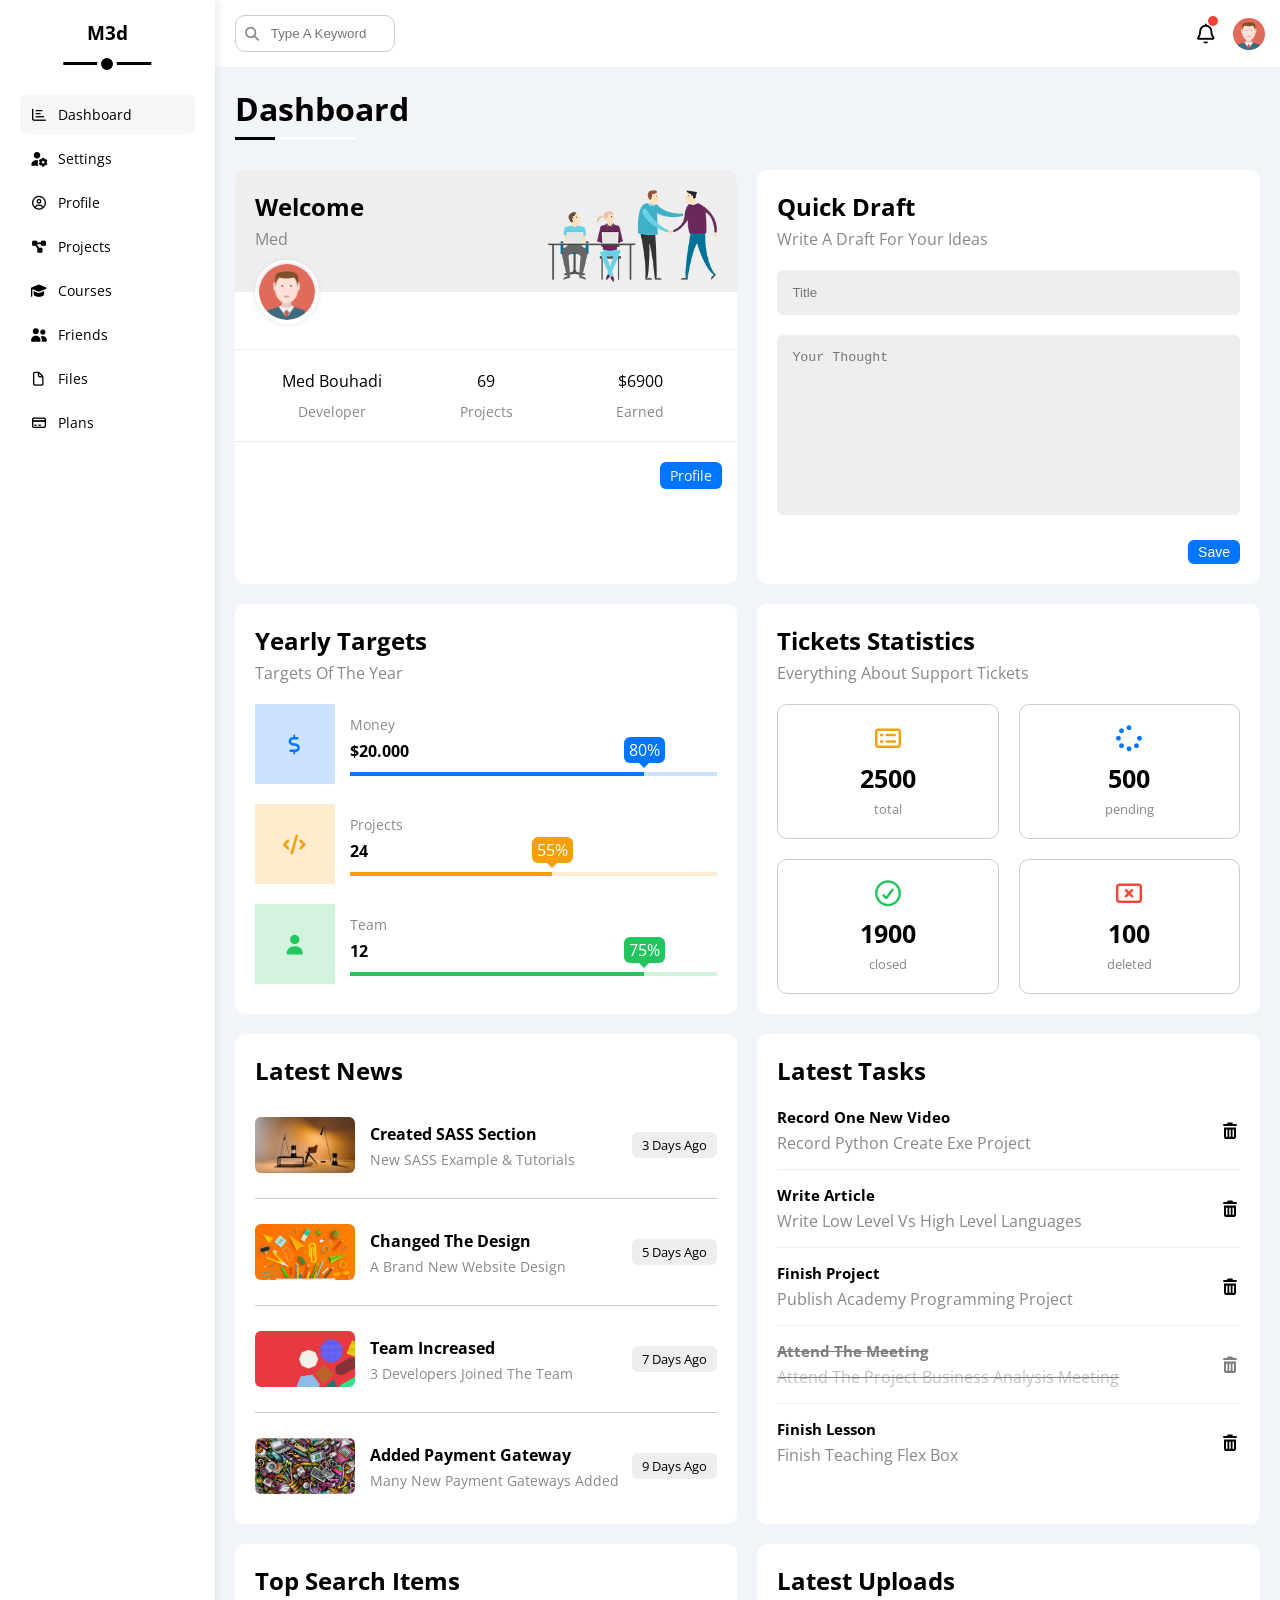
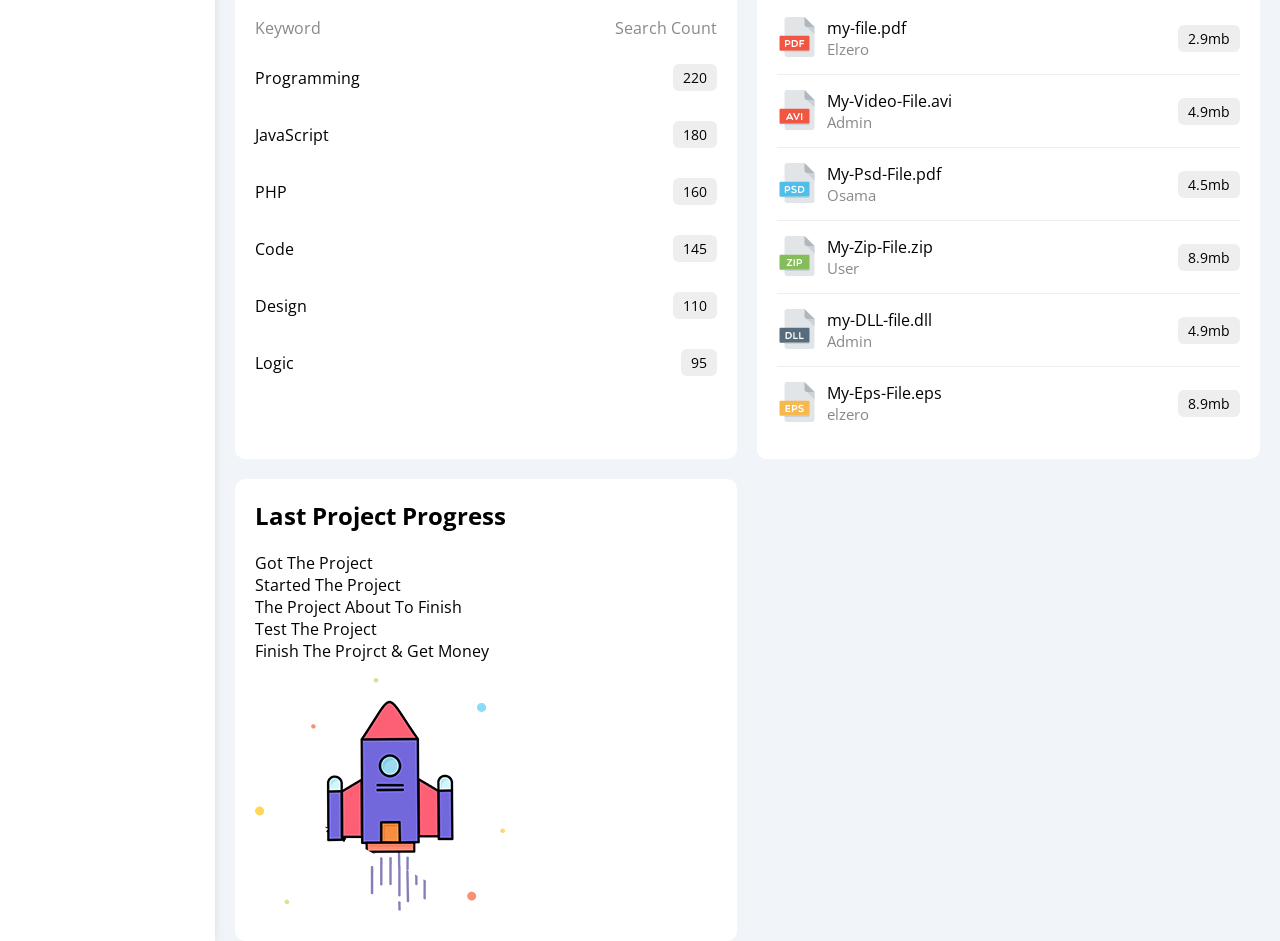
==== index.html @ 0972609a "add the project progress section" ====
<!DOCTYPE html>
<html lang="en">

<head>
    <meta charset="UTF-8">
    <meta name="viewport" content="width=device-width, initial-scale=1.0">
    <title>Dashboard | Template</title>
    <!-- <link rel="stylesheet" href="css/normalize.css"> -->
    <link rel="stylesheet" href="css/framework.css">
    <link rel="stylesheet" href="css/main.css">
    <link rel="stylesheet" href="css/all.min.css">
    <link rel="preconnect" href="https://fonts.googleapis.com">
    <link rel="preconnect" href="https://fonts.gstatic.com" crossorigin>
    <link href="https://fonts.googleapis.com/css2?family=Open+Sans:wght@300;500&display=swap" rel="stylesheet">
</head>

<body>
    <div class="page d-flex">
        <div class="sidebar bg-white p-20 relative">
            <h3 class="cap relative txt-c mt-0">m3d</h3>
            <ul>
                <li>
                    <a href="index.html" class="active d-flex align-c fs-14 c-black rad-6 p-10 mb-5">
                        <i class="fa-regular fa-chart-bar fa-fw"></i>
                        <span class="fs-14  cap hide-mo">dashboard</span>
                    </a>
                </li>
                <li>
                    <a href="settings.html" class="d-flex align-c fs-14 c-black rad-6 p-10 mb-5">
                        <i class="fa-solid fa-user-gear fa-fw"></i>
                        <span class="fs-14  cap hide-mo">settings</span>
                    </a>
                </li>
                <li>
                    <a href="profile.html" class="d-flex align-c fs-14 c-black rad-6 p-10 mb-5">
                        <i class="fa-regular fa-circle-user fa-fw"></i>
                        <span class="fs-14  cap hide-mo">profile</span>
                    </a>
                </li>
                <li>
                    <a href="projects.html" class="d-flex align-c fs-14 c-black rad-6 p-10 mb-5">
                        <i class="fa-solid fa-diagram-project fa-fw"></i>
                        <span class="fs-14  cap hide-mo">projects</span>
                    </a>
                </li>
                <li>
                    <a href="courses.html" class="d-flex align-c fs-14 c-black rad-6 p-10 mb-5">
                        <i class="fa-solid fa-graduation-cap fa-fw"></i>
                        <span class="fs-14  cap hide-mo">courses</span>
                    </a>
                </li>
                <li>
                    <a href="friends.html" class="d-flex align-c fs-14 c-black rad-6 p-10 mb-5">
                        <i class="fa-solid fa-user-group fa-fw"></i>
                        <span class="fs-14  cap hide-mo">friends</span>
                    </a>
                </li>
                <li>
                    <a href="files.html" class="d-flex align-c fs-14 c-black rad-6 p-10 mb-5">
                        <i class="fa-regular fa-file fa-fw"></i>
                        <span class="fs-14  cap hide-mo">files</span>
                    </a>
                </li>
                <li>
                    <a href="plans.html" class="d-flex align-c fs-14 c-black rad-6 p-10 mb-5">
                        <i class="fa-regular fa-credit-card fa-fw"></i>
                        <span class="fs-14  cap hide-mo">plans</span>
                    </a>
                </li>
            </ul>
        </div>
        <div class="content w-full hidden">
            <div class="head bg-white p-15 between-flex ">
                <div class="search relative">
                    <input class="p-10 rad-10 b-ccc ml-5" type="search" placeholder="Type A Keyword">
                </div>
                <div class="icons d-flex align-c">
                    <span class="notif relative">
                        <i class="fa-regular fa-bell fa-lg"></i>
                    </span>
                    <img class="icon-32 ml-15" src="images/avatar.png" alt="profile picture">
                </div>
            </div>
            <h1 class="relative cap">dashboard</h1>
            <div class="wrapper d-grid gap-20 mr-20 ml-20">
                <div class="welcome bg-white rad-10 txt-c-mobile block-mobile">
                    <div class="intro p-20 d-flex space-bet bg-eee">
                        <div>
                            <h2 class="cap m-0">welcome</h2>
                            <p class="c-grey cap mt-5">med</p>
                        </div>
                        <img src="images/welcome.png" alt="welcome image" class="hide-mo">
                    </div>
                    <img src="images/avatar.png" alt="profile picture" class="avatar">
                    <div class="body txt-c d-flex p-20 mt-20 mb-20 block-mobile">
                        <div class="cap">med bouhadi <span class="cap c-grey d-block fs-14 mt-10">developer</span></div>
                        <div class="cap">69<span class="cap c-grey d-block fs-14 mt-10">projects</span></div>
                        <div class="cap">$6900<span class="cap c-grey d-block fs-14 mt-10">earned</span></div>
                    </div>
                    <a href="profile.html" class="visit cap d-block fs-14 bg-blue c-white w-fit btn-shape">profile</a>
                </div>
                <div class="draft bg-white rad-10 p-20">
                    <div class="intro">
                        <h2 class="cap mb-5 mt-0">quick draft</h2>
                        <p class="cap c-grey mt-0 mb-20">write a draft for your ideas</p>
                    </div>
                    <div class="inputs">
                        <input class=" cap bg-eee rad-6 p-15 mb-20 mt-0 w-full br-0" type="text" name="title" id="title"
                            placeholder="title">
                        <textarea class="cap bg-eee rad-6 p-15 mt-0 mb-20 br-0 w-full" name="idea" id="idea"
                            placeholder="your thought"></textarea>
                    </div>
                    <input class="save cap d-block fs-14 bg-blue c-white br-0 btn-shape" type="submit" value="save">
                </div>
                <div class="targets bg-white rad-10 p-20">
                    <h2 class="cap mb-5 mt-0">yearly targets</h2>
                    <p class="cap c-grey mt-0 mb-20">targets of the year</p>
                    <div class="target-row blue d-flex center-flex mb-20">
                        <div class="icon center-flex">
                            <i class="fa-solid fa-dollar-sign fa-lg c-blue"></i>
                        </div>
                        <div class="details flex-1">
                            <span class="cap c-grey fs-14">money</span>
                            <span class="d-block mt-5 mb-10 bold">$20.000</span>
                            <div class="progress relative">
                                <span class="bg-blue" style="width: 80%;"></span>
                            </div>
                        </div>
                    </div>
                    <div class="target-row orange d-flex center-flex mb-20">
                        <div class="icon center-flex">
                            <i class="fa-solid fa-code fa-lg c-orange"></i>
                        </div>
                        <div class="details flex-1">
                            <span class="cap c-grey fs-14">projects</span>
                            <span class="d-block mt-5 mb-10 bold">24</span>
                            <div class="progress relative">
                                <span class="bg-orange" style="width: 55%;"></span>
                            </div>
                        </div>
                    </div>
                    <div class="target-row green d-flex center-flex">
                        <div class="icon center-flex">
                            <i class="fa-solid fa-user fa-lg c-green"></i>
                        </div>
                        <div class="details flex-1">
                            <span class="cap c-grey fs-14">team</span>
                            <span class="d-block mt-5 mb-10 bold">12</span>
                            <div class="progress relative">
                                <span class="bg-green" style="width: 80%;"></span>
                            </div>
                        </div>
                    </div>
                </div>
                <div class="tickets bg-white rad-10 p-20">
                    <h2 class="cap mb-5 mt-0">tickets statistics</h2>
                    <p class="cap c-grey mt-0 mb-20">everything about support tickets</p>
                    <div class="container d-flex f-wr gap-20 txt-c">
                        <div class="box b-ccc p-20 rad-10 fs-13 c-grey">
                            <i class="fa-regular fa-rectangle-list fa-2x c-orange mb-10"></i>
                            <span class="d-block bold c-black mb-5 fs-25">2500</span>
                            total
                        </div>
                        <div class="box b-ccc p-20 rad-10 fs-13 c-grey">
                            <i class="fa-solid fa-spinner fa-2x c-blue mb-10"></i>
                            <span class="d-block bold c-black mb-5 fs-25">500</span>
                            pending
                        </div>
                        <div class="box b-ccc p-20 rad-10 fs-13 c-grey">
                            <i class="fa-regular fa-circle-check fa-2x c-green mb-10"></i>
                            <span class="d-block bold c-black mb-5 fs-25">1900</span>
                            closed
                        </div>
                        <div class="box b-ccc p-20 rad-10 fs-13 c-grey">
                            <i class="fa-regular fa-rectangle-xmark fa-2x c-red mb-10"></i>
                            <span class="d-block bold c-black mb-5 fs-25">100</span>
                            deleted
                        </div>
                    </div>
                </div>
                <div class="news bg-white rad-10 p-20 txt-c-mobile">
                    <h2 class="cap mt-0 mb-20">latest news</h2>
                    <div class="box cap d-flex align-c txt-c-mobile">
                        <img class="mr-15 rad-6" src="images/news-01.png" alt="news">
                        <div class="info">
                            <h3 class="mb-5 fs-16">created SASS section</h3>
                            <p class="c-grey mt-0 fs-14">new SASS example & tutorials</p>
                        </div>
                        <div class="label btn-shape w-fit bg-eee fs-13">3 days ago</div>
                    </div>
                    <div class="box cap d-flex align-c">
                        <img class="mr-15 rad-6" src="images/news-02.png" alt="news">
                        <div class="info">
                            <h3 class="mb-5 fs-16">changed the design</h3>
                            <p class="c-grey mt-0 fs-14">a brand new website design</p>
                        </div>
                        <div class="label btn-shape w-fit bg-eee fs-13">5 days ago</div>
                    </div>
                    <div class="box cap d-flex align-c">
                        <img class="mr-15 rad-6" src="images/news-03.png" alt="news">
                        <div class="info">
                            <h3 class="mb-5 fs-16">team increased</h3>
                            <p class="c-grey mt-0 fs-14">3 developers joined the team</p>
                        </div>
                        <div class="label btn-shape w-fit bg-eee fs-13">7 days ago</div>
                    </div>
                    <div class="box cap d-flex align-c">
                        <img class="mr-15 rad-6" src="images/news-04.png" alt="news">
                        <div class="info">
                            <h3 class="mb-5 fs-16">added payment gateway</h3>
                            <p class="c-grey mt-0 fs-14">many new payment gateways added</p>
                        </div>
                        <div class="label btn-shape w-fit bg-eee fs-13">9 days ago</div>
                    </div>
                </div>
                <div class="tasks bg-white rad-10 p-20 cap">
                    <h2 class="mt-0 mb-20">latest tasks</h2>
                    <div class="task-row mt-0 between-flex ">
                        <div class="box">
                            <h3 class="fs-15 mt-0 mb-5">record one new video</h3>
                            <p class="c-grey mt-0 mb-0">record python create exe project</p>
                        </div>
                        <i class="fa-solid fa-trash-can"></i>
                    </div>
                    <div class="task-row mt-0 between-flex">
                        <div class="box">
                            <h3 class="fs-15 mt-0 mb-5">write article</h3>
                            <p class="c-grey mt-0 mb-0">write low level vs high level languages</p>
                        </div>
                        <i class="fa-solid fa-trash-can"></i>
                    </div>
                    <div class="task-row mt-0 between-flex">
                        <div class="box">
                            <h3 class="fs-15 mt-0 mb-5">finish project</h3>
                            <p class="c-grey mt-0 mb-0">publish academy programming project</p>
                        </div>
                        <i class="fa-solid fa-trash-can"></i>
                    </div>
                    <div class="task-row mt-0 between-flex">
                        <div class="box">
                            <h3 class="fs-15 mt-0 mb-5">attend the meeting</h3>
                            <p class="c-grey mt-0 mb-0">attend the project business analysis meeting</p>
                        </div>
                        <i class="fa-solid fa-trash-can"></i>
                    </div>
                    <div class="task-row mt-0 between-flex">
                        <div class="box">
                            <h3 class="fs-15 mt-0 mb-5">finish lesson</h3>
                            <p class="c-grey mt-0 mb-0">finish teaching flex box</p>
                        </div>
                        <i class="fa-solid fa-trash-can"></i>
                    </div>
                </div>
                <div class="search-items cap bg-white rad-10 p-20">
                    <h2 class="mt-0 mb-20">top search items</h2>
                    <div class="titles between-flex mt-0 mb-10">
                        <div class="c-grey mt-0">keyword</div>
                        <div class="c-grey mt-0">search count</div>
                    </div>
                    <div class="box between-flex pt-15 pb-15">
                        <span>programming</span>
                        <span class="btn-shape bg-eee w-fit fs-14">220</span>
                    </div>
                    <div class="box between-flex pt-15 pb-15">
                        <span>javaScript</span>
                        <span class="btn-shape bg-eee w-fit fs-14">180</span>
                    </div>
                    <div class="box between-flex pt-15 pb-15">
                        <span>PHP</span>
                        <span class="btn-shape bg-eee w-fit fs-14">160</span>
                    </div>
                    <div class="box between-flex pt-15 pb-15">
                        <span>code</span>
                        <span class="btn-shape bg-eee w-fit fs-14">145</span>
                    </div>
                    <div class="box between-flex pt-15 pb-15">
                        <span>design</span>
                        <span class="btn-shape bg-eee w-fit fs-14">110</span>
                    </div>
                    <div class="box between-flex pt-15 pb-15">
                        <span>logic</span>
                        <span class="btn-shape bg-eee w-fit fs-14">95</span>
                    </div>
                </div>
                <div class="uploads bg-white rad-10 p-20">
                    <h2 class="cap mt-0 mb-5">latest uploads</h2>
                    <div class="upload-row between-flex pt-15 pb-15">
                        <div class="box d-flex">
                            <img class="mr-10" src="images/pdf.svg" alt="pdf">
                            <div class="info align-c">
                                <div>my-file.pdf</div>
                                <span class="d-block fs-15 c-grey cap">elzero</span>
                            </div>
                        </div>
                        <div class="btn-shape bg-eee w-fit fs-14">2.9mb</div>
                    </div>
                    <div class="upload-row between-flex pt-15 pb-15">
                        <div class="box d-flex">
                            <img class="mr-10" src="images/avi.svg" alt="avi">
                            <div class="info align-c">
                                <div>My-Video-File.avi</div>
                                <span class="d-block fs-15 c-grey cap">admin</span>
                            </div>
                        </div>
                        <div class="btn-shape bg-eee w-fit fs-14">4.9mb</div>
                    </div>
                    <div class="upload-row between-flex pt-15 pb-15">
                        <div class="box d-flex">
                            <img class="mr-10" src="images/psd.svg" alt="psd">
                            <div class="info align-c">
                                <div>My-Psd-File.pdf</div>
                                <span class="d-block fs-15 c-grey cap">osama</span>
                            </div>
                        </div>
                        <div class="btn-shape bg-eee w-fit fs-14">4.5mb</div>
                    </div>
                    <div class="upload-row between-flex pt-15 pb-15">
                        <div class="box d-flex">
                            <img class="mr-10" src="images/zip.svg" alt="zip">
                            <div class="info align-c">
                                <div>My-Zip-File.zip</div>
                                <span class="d-block fs-15 c-grey cap">user</span>
                            </div>
                        </div>
                        <div class="btn-shape bg-eee w-fit fs-14">8.9mb</div>
                    </div>
                    <div class="upload-row between-flex pt-15 pb-15">
                        <div class="box d-flex">
                            <img class="mr-10" src="images/dll.svg" alt="dll">
                            <div class="info align-c">
                                <div>my-DLL-file.dll</div>
                                <span class="d-block fs-15 c-grey cap">admin</span>
                            </div>
                        </div>
                        <div class="btn-shape bg-eee w-fit fs-14">4.9mb</div>
                    </div>
                    <div class="upload-row between-flex pt-15 pb-15">
                        <div class="box d-flex">
                            <img class="mr-10" src="images/eps.svg" alt="eps">
                            <div class="info align-c">
                                <div>My-Eps-File.eps</div>
                                <span class="d-block fs-15 c-grey">elzero</span>
                            </div>
                        </div>
                        <div class="btn-shape bg-eee w-fit fs-14">8.9mb</div>
                    </div>
                </div>
                <div class="project-prog bg-white rad-10 p-20 cap relative">
                    <h2 class="mt-0 mb-20">last project progress</h2>
                    <ul class="relative mt-0">
                        <li>got the project</li>
                        <li>started the project</li>
                        <li>the project about to finish</li>
                        <li>test the project</li>
                        <li>finish the projrct & get money</li>
                    </ul>
                    <img class="hide-mo" src="images/project.png" alt="project">
                </div>
            </div>
        </div>
    </div>
</body>

</html>
---- css/framework.css ----
/* variables */

:root {
    --blue-color: #0075ff;
    --blue-alt-color: #0d69d5;
    --orange-color: #f59e0b;
    --green-color: #22c55e;
    --red-color: #f44336;
    --grey-color: #888;
}

/* box styling */

.d-flex {
    display: flex;
}

.align-c {
    align-items: center;
}

.space-bet {
    justify-content: space-between;
}

.d-grid {
    display: grid;
}

.d-block {
    display: block;
}

.gap-20 {
    gap: 20px;
}

.flex-1 {
    flex: 1;
}

.f-wr {
    flex-wrap: wrap;
}

/* widths */

.w-full {
    width: 100%;
}

.icon-32 {
    width: 32px;
    height: 32px;
}

.w-fit {
    width: fit-content;
}

/* colors */

.c-black {
    color: black;
}

.c-white {
    color: white;
}

.c-grey {
    color: var(--grey-color);
}

.c-blue {
    color: var(--blue-color);
}

.c-orange {
    color: var(--orange-color);
}

.c-green {
    color: var(--green-color);
}

.c-red {
    color: var(--red-color);
}

.bg-white {
    background-color: white;
}

.bg-eee {
    background-color: #eee;
}

.bg-blue {
    background-color: var(--blue-color);
}

.bg-orange {
    background-color: var(--orange-color);
}

.bg-green {
    background-color: var(--green-color);
}


/* padding & margin */

.p-0 {
    padding: 0;
}

.p-10 {
    padding: 10px;
}

.p-15 {
    padding: 15px;
}

.p-20 {
    padding: 20px;
}

.pt-15 {
    padding-top: 15px;
}

.pb-15 {
    padding-bottom: 15px;
}

.m-0 {
    margin: 0;
}

.m-20 {
    margin: 20px;
}

.mt-0 {
    margin-top: 0;
}

.mt-5 {
    margin-top: 5px;
}

.mt-10 {
    margin-top: 10px;
}

.mt-15 {
    margin-top: 15px;
}

.mt-20 {
    margin-top: 20px;
}

.mr-10 {
    margin-right: 10px;
}

.mr-15 {
    margin-right: 15px;
}

.mr-20 {
    margin-right: 20px;
}

.ml-5 {
    margin-left: 5px;
}

.ml-15 {
    margin-left: 15px;
}

.ml-20 {
    margin-left: 20px;
}

.mb-0 {
    margin-bottom: 0;
}

.mb-5 {
    margin-bottom: 5px;
}

.mb-10 {
    margin-bottom: 10px;
}

.mb-15 {
    margin-bottom: 15px;
}

.mb-20 {
    margin-bottom: 20px;
}

/* position */

.relative {
    position: relative;
}

/* texts */

.txt-c {
    text-align: center;
}

.cap {
    text-transform: capitalize;
}

.fs-13 {
    font-size: 13px;
}

.fs-14 {
    font-size: 14px;
}

.fs-15 {
    font-size: 15px;
}

.fs-16 {
    font-size: 16px;
}

.fs-25 {
    font-size: 25px;
}

.bold  {
    font-weight: bold;
}

/* borders */

.br-0 {
    border: none;
}

.b-ccc {
    border: 1px solid #ccc;
}

.rad-6 {
    border-radius: 6px;
}

.rad-10 {
    border-radius: 10px;
}

/* overflow */

.hidden {
    overflow: hidden;
}

/* mobile */

@media (max-width: 767px) {
    .hide-mo {
        display: none;
    }
    .block-mobile {
        display: block;
    }
    .txt-c-mobile {
        text-align: center;
    }
}

/* components */

.between-flex {
    display: flex;
    align-items: center;
    justify-content: space-between;
}

.center-flex {
    display: flex;
    align-items: center;
    justify-content: center;
}

.btn-shape {
    padding: 4px 10px;
    border-radius: 6px;
}
---- css/main.css ----
:root {
    --blue-color: #0075ff;
    --blue-alt-color: #0d69d5;
    --orange-color: #f59e0b;
    --green-color: #22c55e;
    --red-color: #f44336;
    --grey-color: #888;
    --main-transition: var(--main-transition);
}

* {
    box-sizing: border-box;
}

body {
    font-family: "Open Sans", sans-serif;
    margin: 0;
}

*:focus {
    outline: none;
}

ul {
    list-style: none;
    padding: 0;
}

::-webkit-scrollbar {
    width: 15px;
}

::-webkit-scrollbar-track {
    background-color: white;
}

::-webkit-scrollbar-thumb {
    background-color: var(--blue-color);
}

::-webkit-scrollbar-thumb:hover {
    background-color: var(--blue-alt-color);
}

a {
    text-decoration: none;
}

.page {
    min-height: 100vh;
    background-color: #f1f5f9;
}

/* ========== Sidebar ========== */

.sidebar {
    width: 250px;
    box-shadow: 0 0 10px #ddd;
}

.sidebar > h3 {
    margin-bottom: 50px;
}

@media (min-width: 768px) {
    .sidebar > h3::before,
    .sidebar > h3::after {
    content: "";
    position: absolute;
    background-color: black;
    left: 50%;
    transform: translateX(-50%);
}

.sidebar > h3::before {
    width: 50%;
    height: 3px;
    bottom: -20px;
}

.sidebar > h3::after {
    width: 12px;
    height: 12px;
    border: 4px solid white;
    border-radius: 50%;
    bottom: -29px;
}
}

.sidebar ul li a {
    transition: var(--main-transition);
}

.sidebar ul li a.active,
.sidebar ul li a:hover {
    background-color: #f6f6f6;
}

.sidebar ul li a span {
    margin-left: 10px;
}

@media (max-width: 767px) {
    .sidebar {
        width: 58px;
        padding: 10px;
    }
    .sidebar > h3 {
        font-size: 13px;
        margin-bottom: 15px;
    }
}

/* ========== Content ========== */

.head .search::before {
    position: absolute;
    content: "\f002";
    font-family: var(--fa-style-family-classic);
    font-weight: 900;
    font-size: 14px;
    color: var(--grey-color);
    left: 15px;
    top: 50%;
    transform: translateY(-50%);
}

.head .search input[type="search"] {
    padding-left: 35px;
    width: 160px;
    transition: width var(--main-transition);
}

.head .search input[type="search"]:focus {
    width: 200px;
}

.head .search input[type="search"]:focus::placeholder {
    color: transparent;
}

.head .icons span::after {
    content: "";
    position: absolute;
    width: 10px;
    height: 10px;
    border-radius: 50%;
    background-color: var(--red-color);
    right: 0px;
    top: -7px;
}

.page h1 {
    margin: 20px 20px 40px;
}

.page h1::before,
.page h1::after {
    content: "";
    position: absolute;
    height: 3px;
    bottom: -10px;
    left: 0;
}

.page h1::before {
    background-color: black;
    width: 40px;
    z-index: 2;
}

.page h1::after {
    background-color: white;
    width: 120px;
}

.wrapper {
    grid-template-columns: repeat(auto-fill, minmax(450px, 1fr));
}

@media (max-width: 767px) {
    .wrapper {
    grid-template-columns: minmax(200px, 1fr);
    gap: 10px ;
    margin-right: 10px;
    margin-left: 10px;
}
}

/* ========== Welcome ========== */

.welcome {
    overflow: hidden;
}

.welcome .intro img {
    width: 170px;
    margin-bottom: -10px;
}

.welcome .avatar {
    width: 64px;
    height: 64px;
    border: 2px solid white;
    border-radius: 50%;
    padding: 2px;
    box-shadow: 0 0 5px #ddd;
    margin-left: 20px;
    margin-top: -32px;
}

.welcome .body {
    border-top: 1px solid #eee;
    border-bottom: 1px solid #eee;
}

.welcome .body > div {
    flex: 1;
}

.welcome .visit {
    margin: 0 15px 15px auto;
    transition: var(--main-transition);
}

.welcome .visit:hover {
    background-color: var(--blue-alt-color);
}

@media (max-width: 767px) {
    .welcome .intro {
        padding-bottom: 30px;
    }
    .welcome .avatar {
        margin-left: 0;
    }
    .welcome .body > div:not(:last-child) {
        margin-bottom: 20px;
    }
}

/* ========== Draft ========== */

.draft .inputs textarea {
    height: 180px;
    resize: none;
}

.draft .inputs input[type="text"]:focus,
.draft .inputs textarea:focus {
    caret-color: var(--blue-color);
    transition: var(--main-transition);
}

.draft .inputs input[type="text"]::placeholder,
.draft .inputs textarea::placeholder {
    transition: 0.6s;
}

.draft .inputs input[type="text"]:focus::placeholder,
.draft .inputs textarea:focus::placeholder {
    opacity: 0;
}

.draft input[type="submit"] {
    margin-left: auto;
    transition: var(--main-transition);
    cursor: pointer;
}

.draft input[type="submit"]:hover {
    background-color: var(--blue-alt-color);
}

@media (max-width: 767px) {
    .draft h2 {
        margin-bottom: 10px;
    }
    .draft p {
        margin-bottom: 20px;
    }
}

/* ========== Targets ========== */

.targets .target-row .icon {
    width: 80px;
    height: 80px;
    margin-right: 15px;
}

.targets .blue .icon {
    background-color: rgb(0 117 255 / 20%);
}

.targets .orange .icon {
    background-color: rgb(245 158 11 / 20%);
}

.targets .green .icon {
    background-color: rgb(34 197 94 / 20%);
}

.targets .target-row .details .progress {
    height: 4px;
}

.targets .blue .details .progress {
    background-color: rgb(0 117 255 / 20%);
}

.targets .orange .details .progress {
    background-color: rgb(245 158 11 / 20%);
}

.targets .green .details .progress {
    background-color: rgb(34 197 94 / 20%);
}

.targets .target-row .details .progress span {
    position: absolute;
    height: inherit;
    top: 0;
    left: 0;
}

.targets .target-row .details .progress span::before {
    position: absolute;
    width: fit-content;
    padding: 2px 5px;
    border-radius: 6px;
    top: -35px;
    right: -21px;
    color: white;
}

.targets .blue .details .progress span::before {
    content: "80%";
    background-color: var(--blue-color);
}

.targets .orange .details .progress span::before {
    content: "55%";
    background-color: var(--orange-color);
}

.targets .green .details .progress span::before {
    content: "75%";
    background-color: var(--green-color);
}

.targets .target-row .details .progress span::after {
    content: '';
    position: absolute;
    right: -5px;
    top: -9px;
    border: 5px solid blue;
}

.targets .blue .details .progress span::after {
    border-color: var(--blue-color) transparent transparent ;
}

.targets .orange .details .progress span::after {
    border-color: var(--orange-color) transparent transparent ;
}

.targets .green .details .progress span::after {
    border-color: var(--green-color) transparent transparent ;
}

/* ========== Tickets ========== */

.tickets .container .box {
    width: calc(50% - 10px);
}

@media (max-width: 767px) {
    .tickets .container .box {
    width: 100%;
}
}

/* ========== News ========== */

.news .box img {
    width: 100px;
}

.news .box .label {
    margin: auto 0 auto auto;
}

.news .box:not(:last-of-type) {
    border-bottom: 1px solid #ccc;
    margin-bottom: 15px;
    padding-bottom: 15px;
}

@media (max-width: 767px) {
    .news .box {
    display: block;
    padding: 20px;
    }
    .news .box .label {
    margin: 5px auto 15px;
}
}

/* ========== Tasks ========== */

.tasks .task-row:not(:last-of-type) {
    border-bottom: 1px solid #eee;
    margin-bottom: 15px;
    padding-bottom: 15px;
}

.tasks .task-row:nth-of-type(4) .box {
    text-decoration: line-through;
    opacity: 0.5;
}

.tasks .task-row:nth-of-type(4) i {
    opacity: 0.5;
}

/* ========== Uploads ========== */

.uploads .box img {
    width: 40px;
    height: 40px;
}

.uploads .upload-row:not(:last-of-type) {
    border-bottom: 1px solid #eee;
}
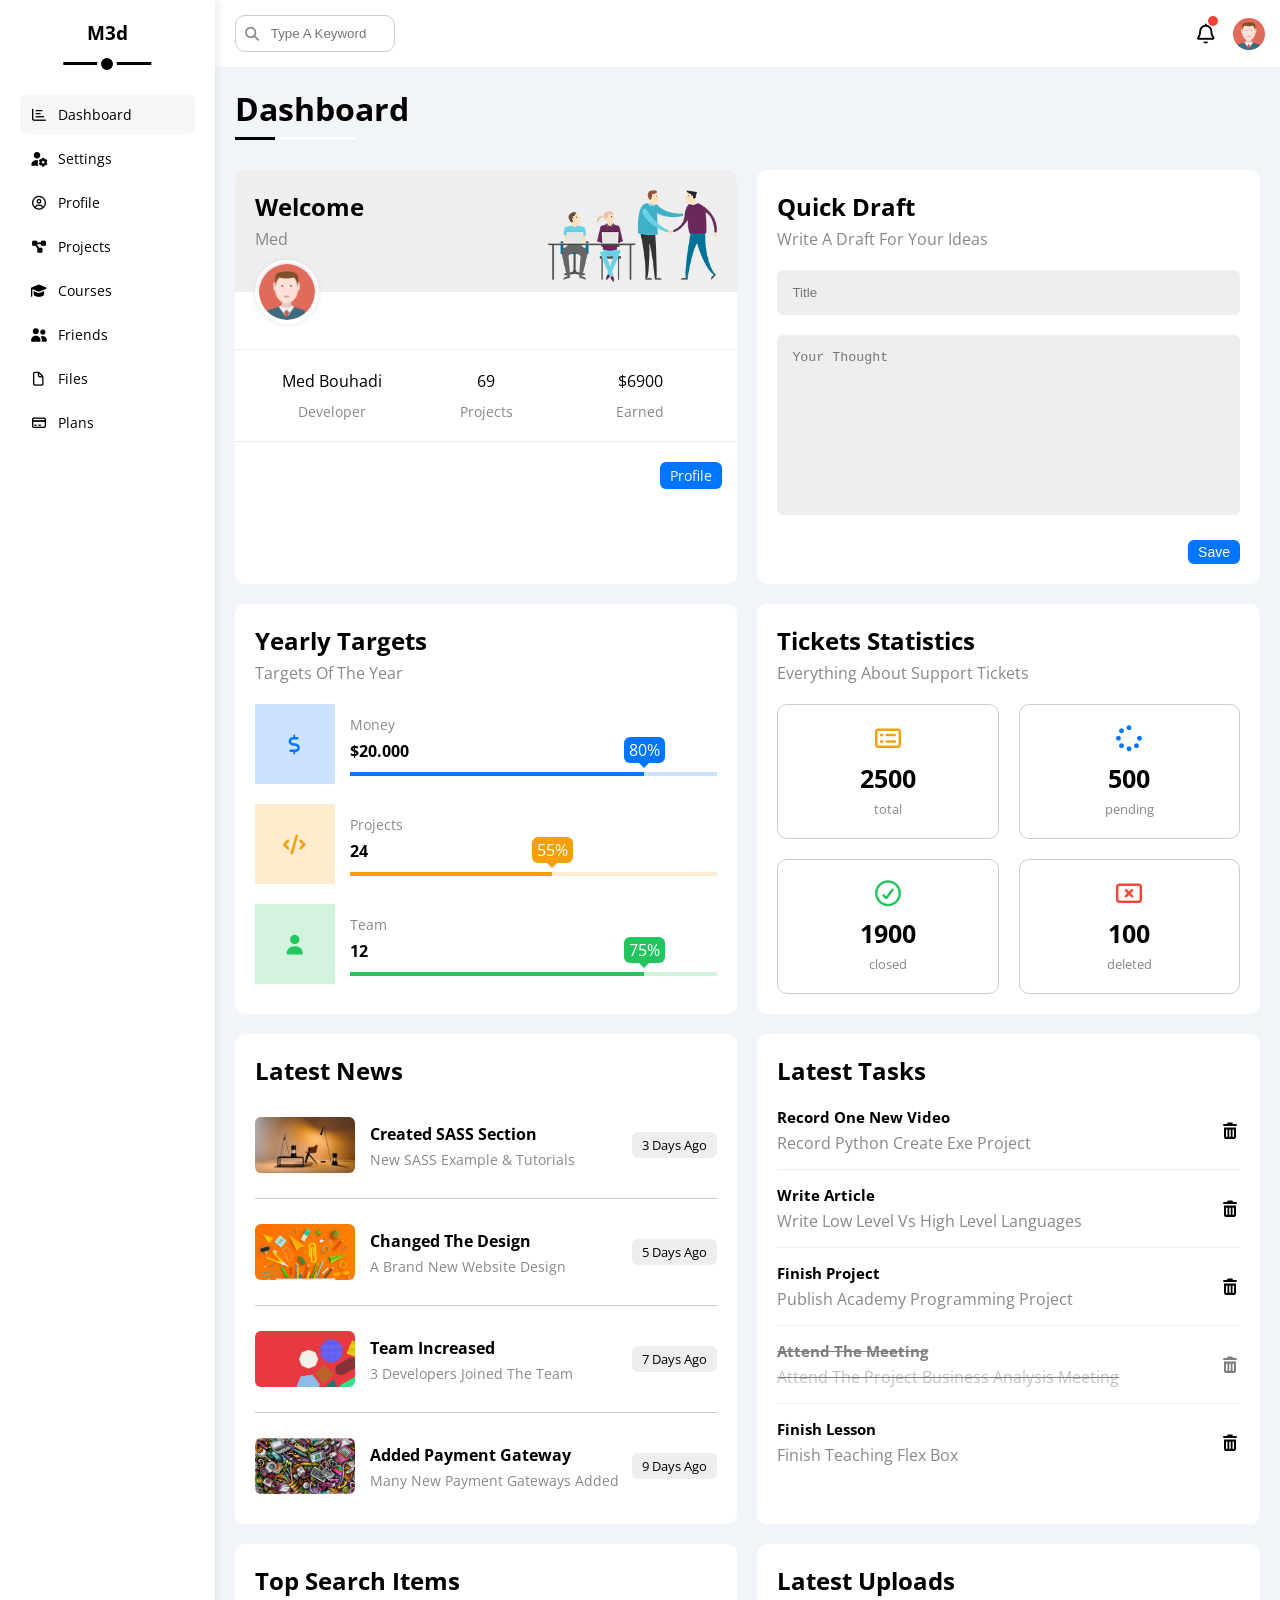
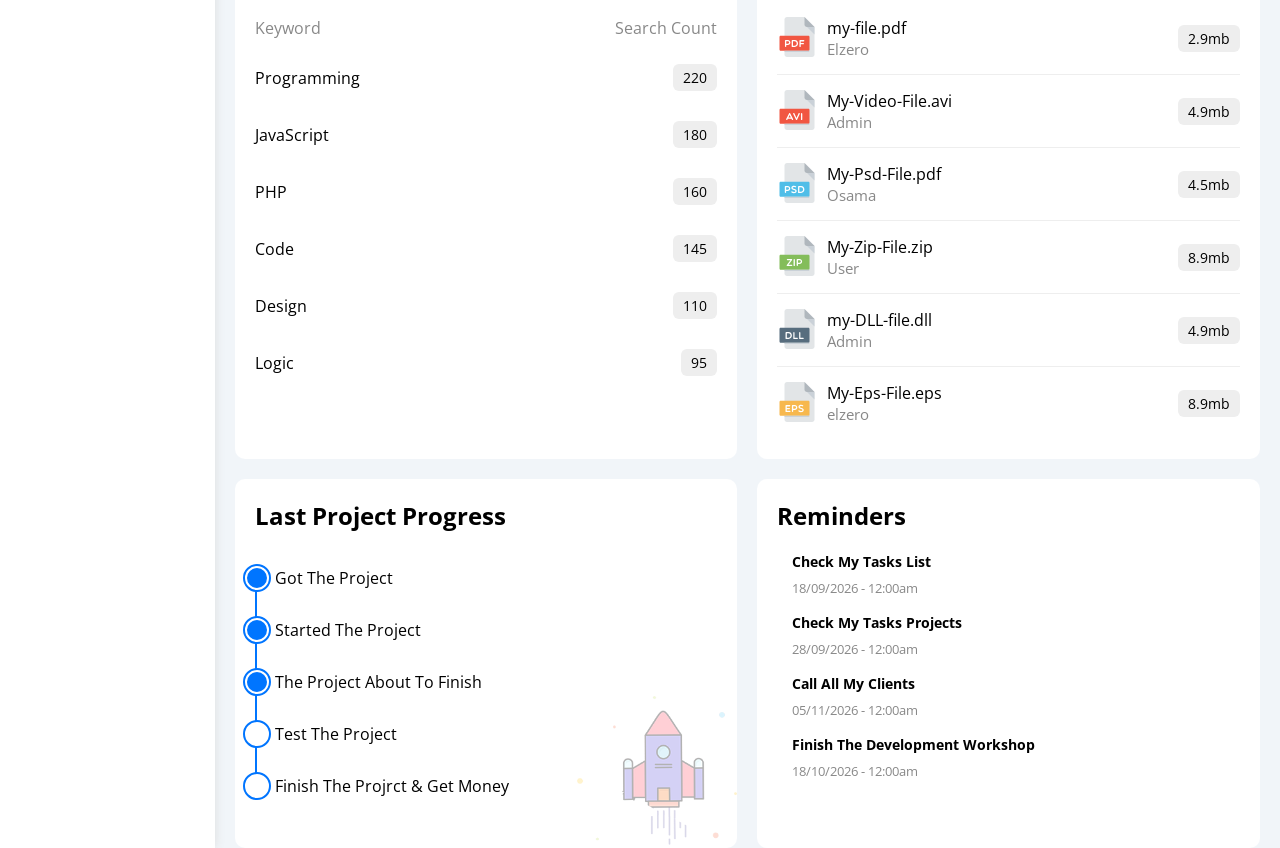
==== commit aa670172: "add the reminders section" ====
--- a/index.html
+++ b/index.html
@@ -356,6 +356,39 @@
                     </ul>
                     <img class="hide-mo" src="images/project.png" alt="project">
                 </div>
+                <div class="reminders bg-white rad-10 p-20">
+                    <h2 class="cap mt-0 mb-25">reminders</h2>
+                    <ul class="m-0">
+                        <li class="d-flex align-c mt-15">
+                            <span class="dot bg-blue rad-half mr-15"></span>
+                            <div class="blue pl-15">
+                                <p class="cap fs-14 bold mt-0 mb-5">check my tasks list</p>
+                                <span class="fs-13 c-grey">18/09/2026 - 12:00am</span>
+                            </div>
+                        </li>
+                        <li class="d-flex align-c mt-15">
+                            <span class="dot bg-green rad-half mr-15"></span>
+                            <div class="green pl-15">
+                                <p class="cap fs-14 bold mt-0 mb-5">check my tasks projects</p>
+                                <span class="fs-13 c-grey">28/09/2026 - 12:00am</span>
+                            </div>
+                        </li>
+                        <li class="d-flex align-c mt-15">
+                            <span class="dot bg-orange rad-half mr-15"></span>
+                            <div class="orange pl-15">
+                                <p class="cap fs-14 bold mt-0 mb-5">call all my clients</p>
+                                <span class="fs-13 c-grey">05/11/2026 - 12:00am</span>
+                            </div>
+                        </li>
+                        <li class="d-flex align-c mt-15">
+                            <span class="dot bg-red rad-half mr-15"></span>
+                            <div class="red pl-15">
+                                <p class="cap fs-14 bold mt-0 mb-5">finish the development workshop</p>
+                                <span class="fs-13 c-grey">18/10/2026 - 12:00am</span>
+                            </div>
+                        </li>
+                    </ul>
+                </div>
             </div>
         </div>
     </div>
--- a/css/main.css
+++ b/css/main.css
@@ -433,4 +433,61 @@
 
 .uploads .upload-row:not(:last-of-type) {
     border-bottom: 1px solid #eee;
+}
+
+/* ========== Project Progress ========== */
+
+.project-prog ul::before {
+    content: '';
+    position: absolute;
+    width: 2px;
+    height: calc(100% - 30px);
+    top: 15px;
+    background-color: var(--blue-color);
+    z-index: 0;
+}
+
+.project-prog ul li {
+    position: relative;
+    padding: 15px 0 15px 20px;
+}
+
+.project-prog ul li::before {
+    content: '';
+    position: absolute;
+    width: 20px;
+    height: 20px;
+    border: 2px solid white;
+    border-radius: 50%;
+    outline: 2px solid var(--blue-color);
+    left: -10px;
+    top: 50%;
+    transform: translateY(-50%);
+    background-color: white;
+    z-index: 1;
+}
+
+.project-prog ul li:nth-child(-n+3)::before {
+    background-color: var(--blue-color);
+}
+
+.project-prog ul li:nth-of-type(4)::before {
+    animation: w-blink 1s infinite alternate; 
+}
+
+.project-prog img {
+    position: absolute;
+    width: 160px;
+    opacity: 0.3;
+    bottom: 0;
+    right: 0;
+}
+
+@keyframes w-blink {
+    from {
+        background-color: var(--blue-color)
+    }
+    to {
+        background-color: white
+    }
 }
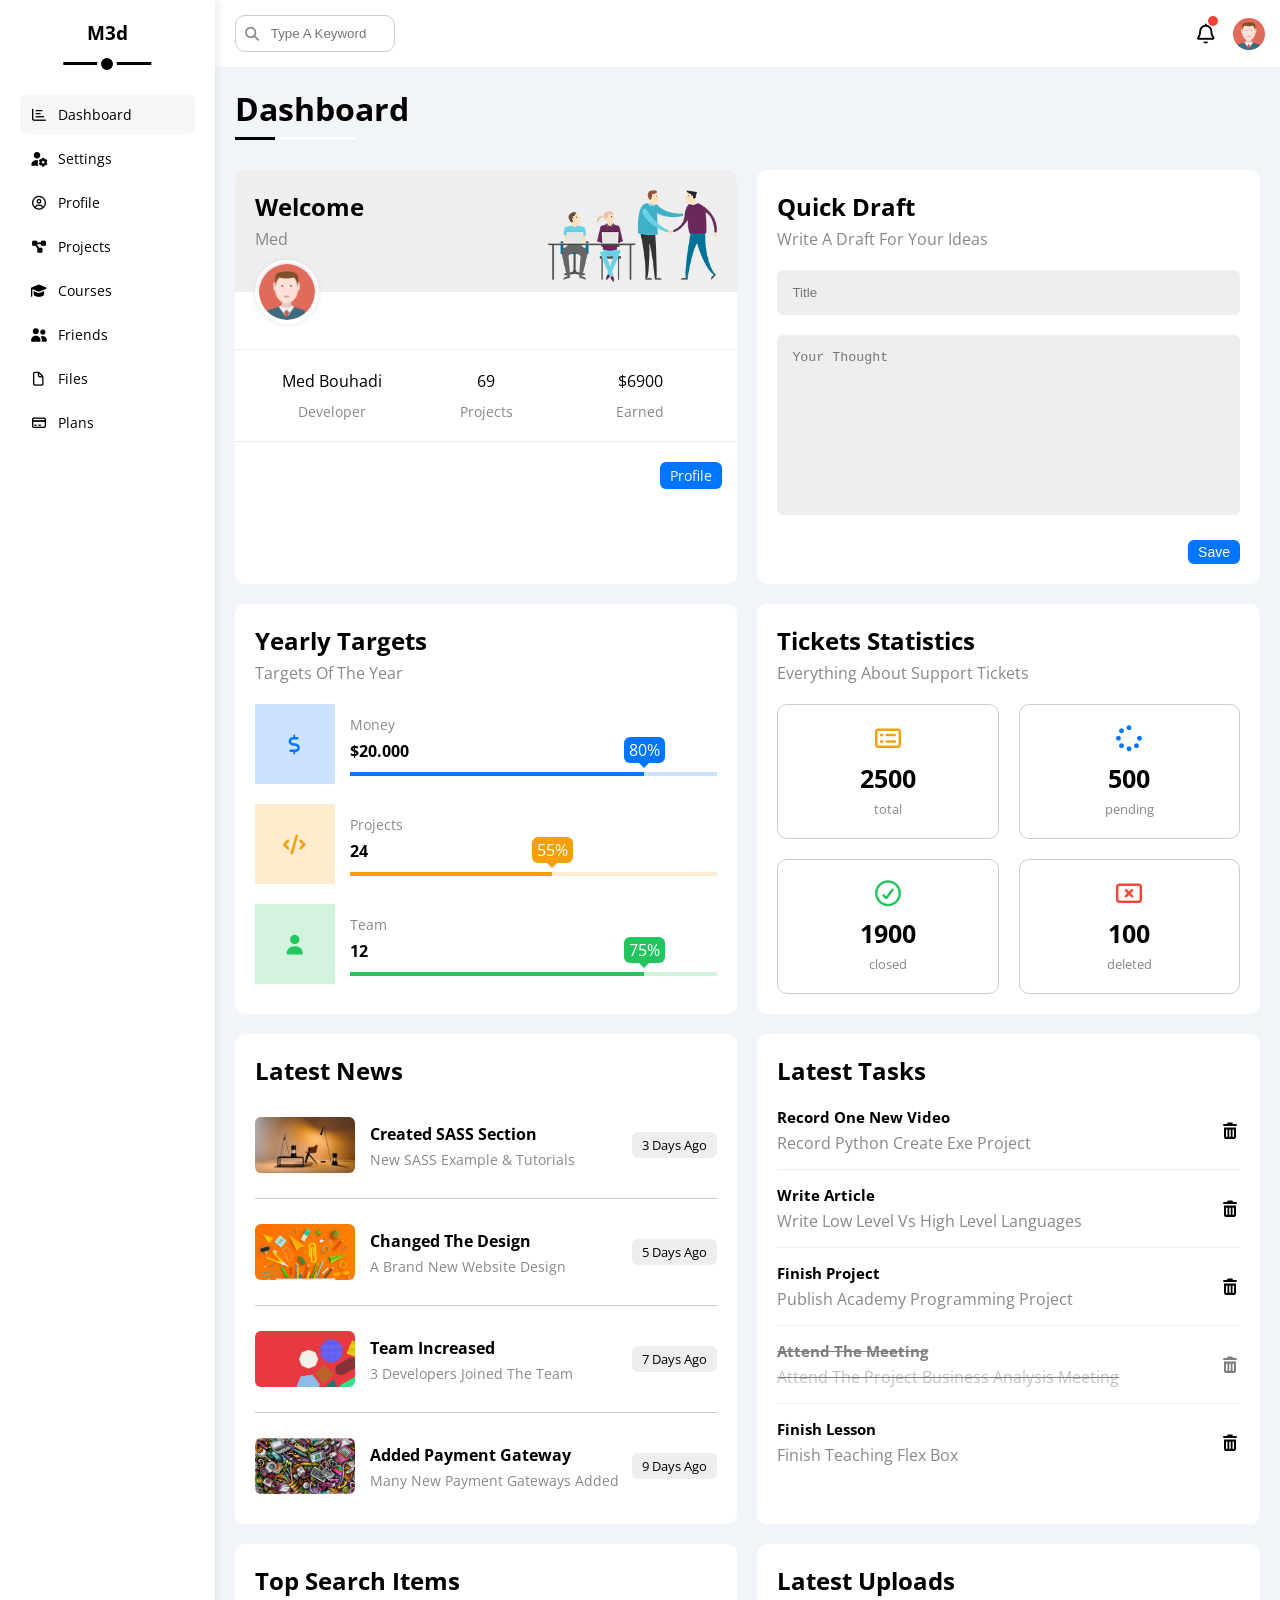
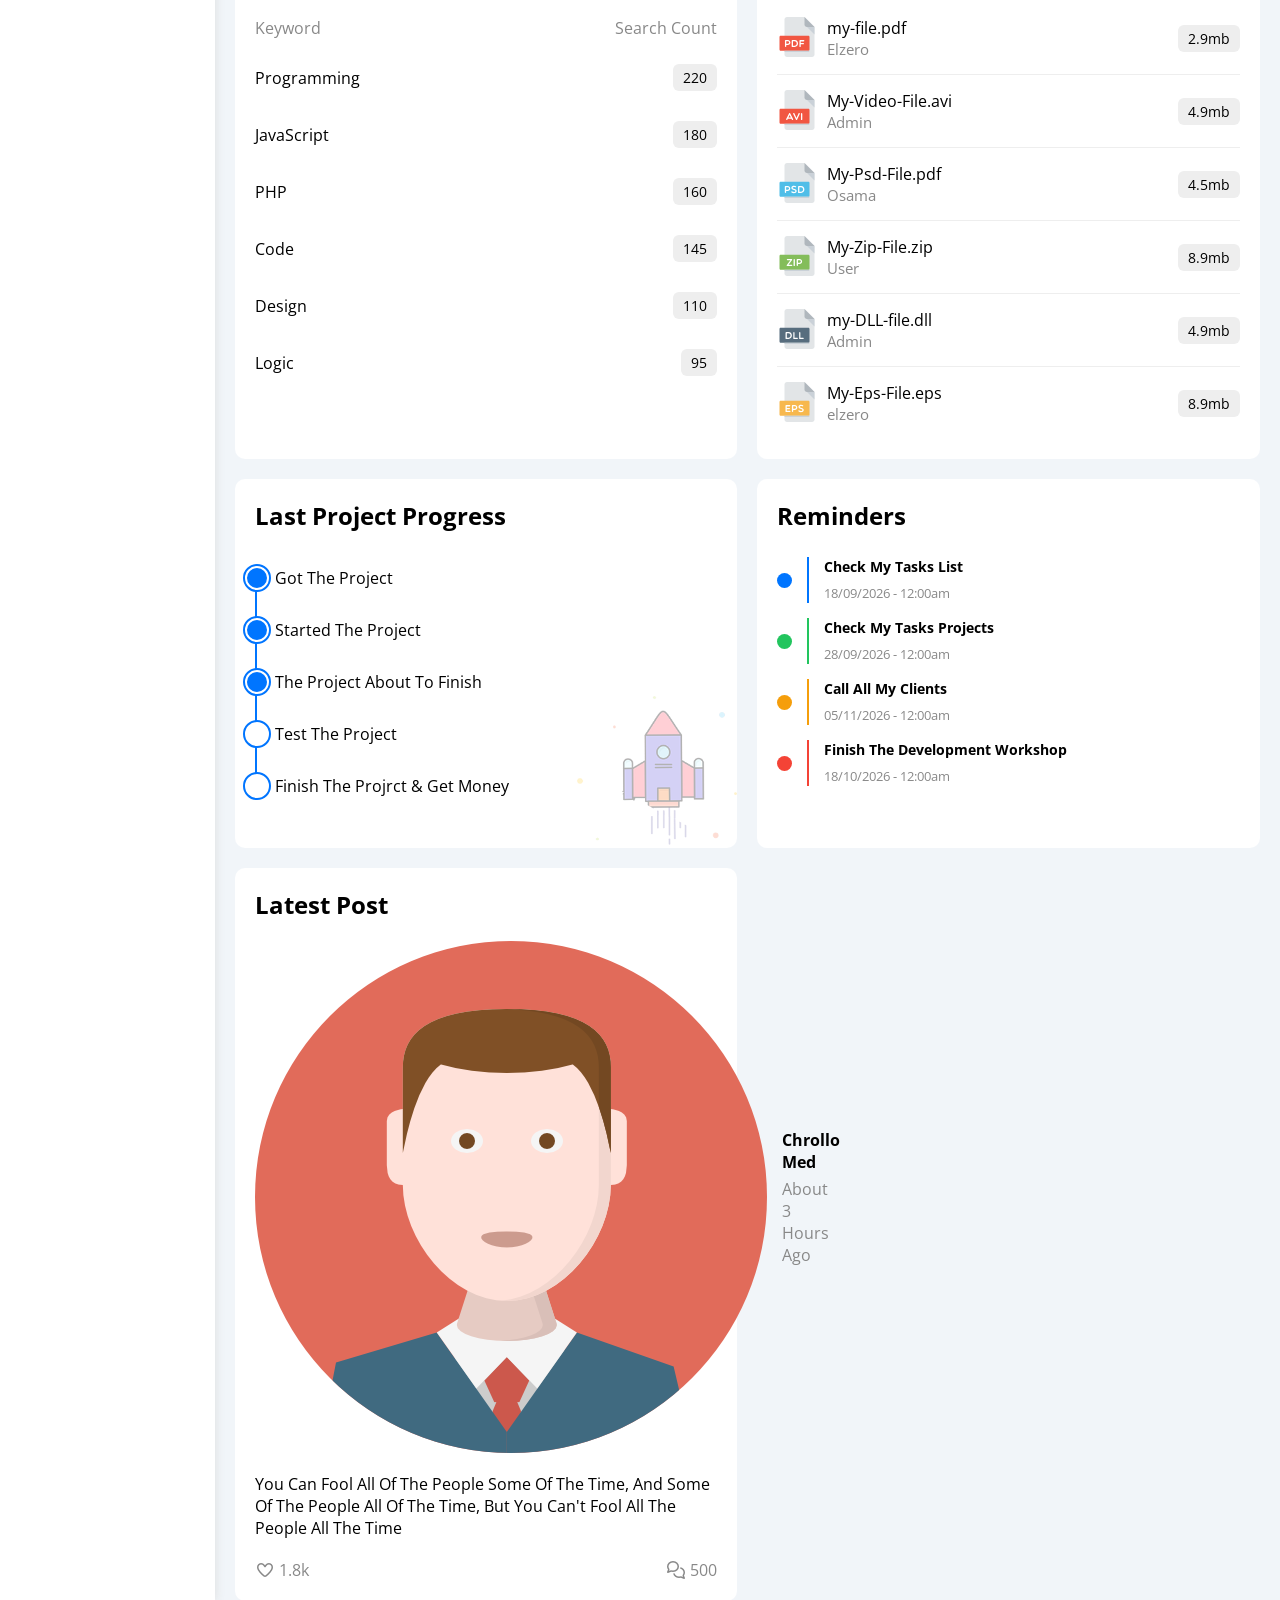
==== commit b09919b0: "add latest post" ====
--- a/index.html
+++ b/index.html
@@ -389,6 +389,29 @@
                         </li>
                     </ul>
                 </div>
+                <div class="post bg-white p-20 rad-10 cap">
+                    <h2 class="mt-0 mb-20">latest post</h2>
+                    <div class="box d-flex align-c">
+                        <img src="images/avatar.png" alt="avatar" class="mr-15">
+                        <div class="info">
+                            <span class="d-block bold mb-5">chrollo med</span>
+                            <span class="c-grey">about 3 hours ago</span>
+                        </div>
+                    </div>
+                    <div class="text pt-20 pb-20 mt-20 mb-20">
+                        you can fool all of the people some of the time, and some of the people all of the time, but you can't fool all the people all the time
+                    </div>
+                    <div class="box c-grey between-flex">
+                        <div>
+                            <i class="fa-regular fa-heart"></i>
+                            <span>1.8k</span>
+                        </div>
+                        <div>
+                            <i class="fa-regular fa-comments"></i>
+                            <span>500</span>
+                        </div>
+                    </div>
+                </div>
             </div>
         </div>
     </div>
--- a/css/framework.css
+++ b/css/framework.css
@@ -31,6 +31,10 @@
     display: block;
 }
 
+.d-inline {
+    display: inline;
+}
+
 .gap-20 {
     gap: 20px;
 }
@@ -108,6 +112,9 @@
     background-color: var(--green-color);
 }
 
+.bg-red {
+    background-color: var(--red-color);
+}
 
 /* padding & margin */
 
@@ -131,6 +138,10 @@
     padding-top: 15px;
 }
 
+.pl-15 {
+    padding-left: 15px;
+}
+
 .pb-15 {
     padding-bottom: 15px;
 }
@@ -207,6 +218,10 @@
     margin-bottom: 20px;
 }
 
+.mb-25 {
+    margin-bottom: 25px;
+}
+
 /* position */
 
 .relative {
@@ -263,6 +278,10 @@
 
 .rad-10 {
     border-radius: 10px;
+}
+
+.rad-half {
+    border-radius: 50%;
 }
 
 /* overflow */
--- a/css/main.css
+++ b/css/main.css
@@ -490,4 +490,27 @@
     to {
         background-color: white
     }
+}
+
+/* ========== Reminders ========== */
+
+.reminders ul li .dot {
+    width: 15px;
+    height: 15px;
+}
+
+.reminders ul .blue {
+    border-left: 2px solid var(--blue-color);
+}
+
+.reminders ul .green {
+    border-left: 2px solid var(--green-color);
+}
+
+.reminders ul .orange {
+    border-left: 2px solid var(--orange-color);
+}
+
+.reminders ul .red {
+    border-left: 2px solid var(--red-color);
 }
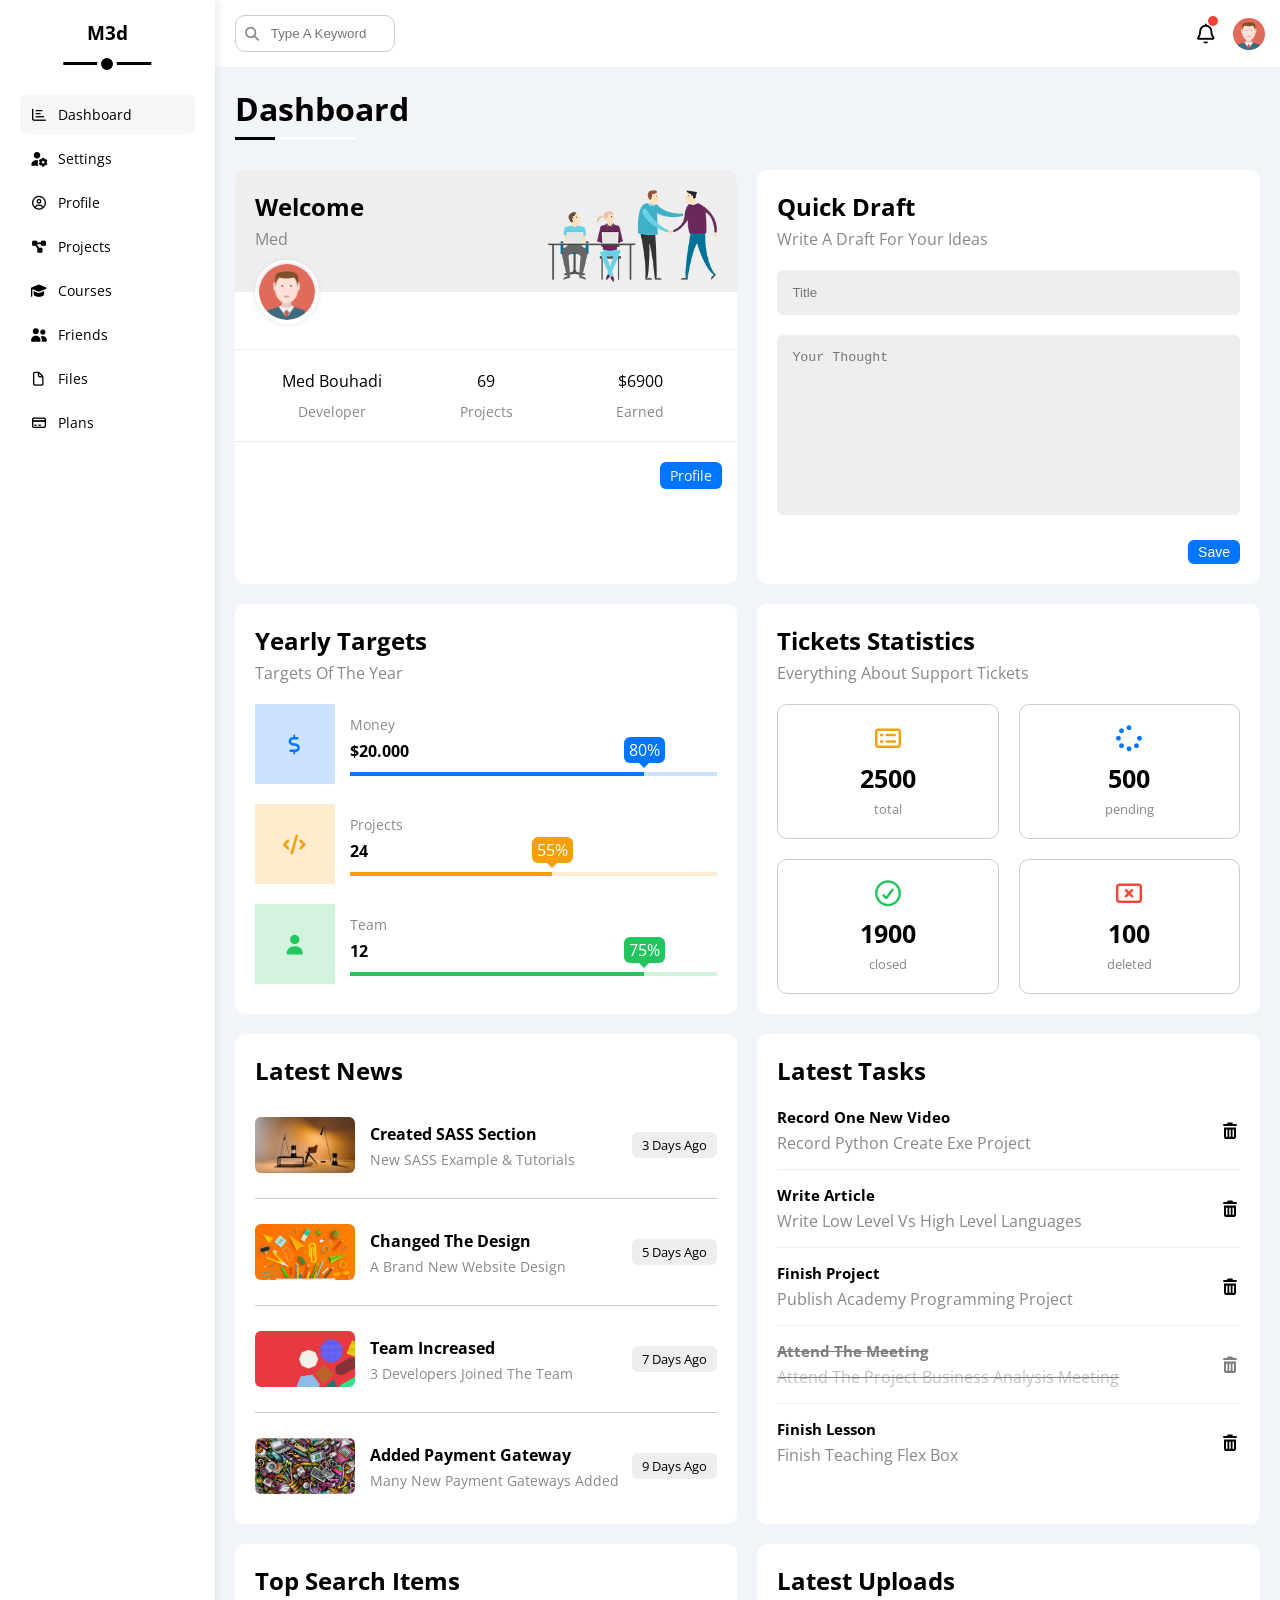
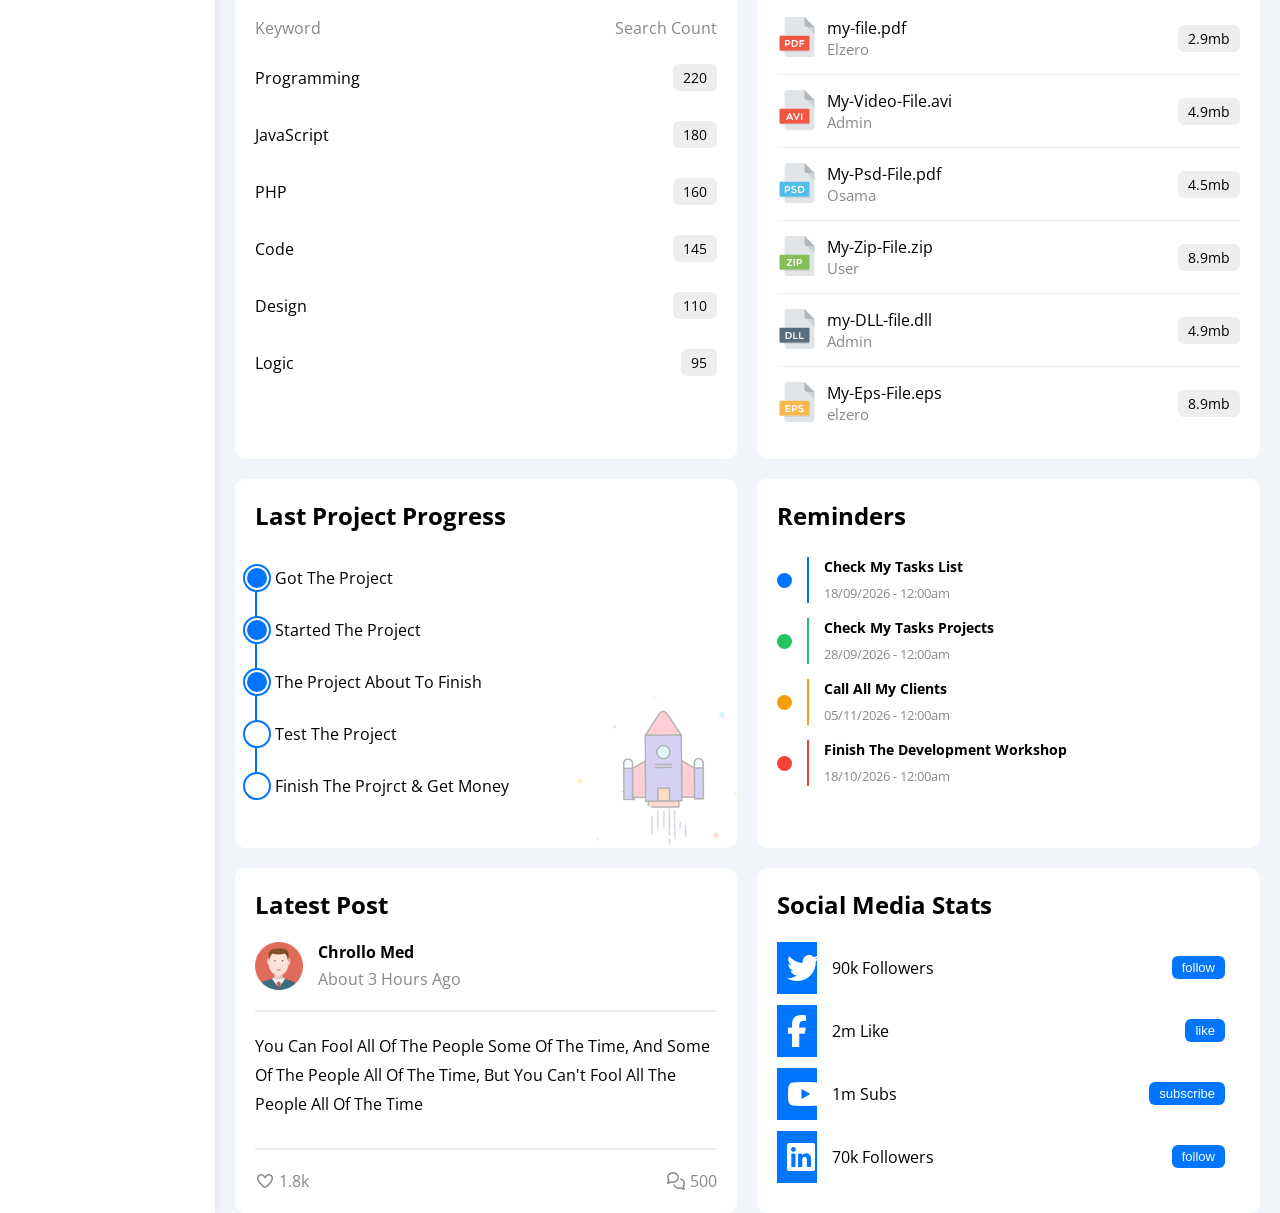
==== commit db795147: "add socials section" ====
--- a/index.html
+++ b/index.html
@@ -399,7 +399,7 @@
                         </div>
                     </div>
                     <div class="text pt-20 pb-20 mt-20 mb-20">
-                        you can fool all of the people some of the time, and some of the people all of the time, but you can't fool all the people all the time
+                        you can fool all of the people some of the time, and some of the people all of the time, but you can't fool all the people all of the time
                     </div>
                     <div class="box c-grey between-flex">
                         <div>
@@ -409,6 +409,37 @@
                         <div>
                             <i class="fa-regular fa-comments"></i>
                             <span>500</span>
+                        </div>
+                    </div>
+                </div>
+                <div class="socials bg-white rad-10 cap p-20">
+                    <h2 class="mt-0 mb-20">social media stats</h2>
+                    <div class="row twitter d-flex align-c relative mb-10">
+                            <i class="fa-brands fa-twitter fa-2x c-white p-10 h-full bg-blue align-c"></i>
+                        <div class="stats w-full between-flex p-15 raative">
+                            <div class="d-block">90k followers</div>
+                            <button class="btn-shape fs-13 br-0 c-white bg-blue">follow</button>
+                        </div>
+                    </div>
+                    <div class="row facebook d-flex align-c relative mb-10">
+                            <i class="fa-brands fa-facebook-f fa-2x c-white p-10 h-full bg-blue align-c"></i>
+                        <div class="stats w-full between-flex p-15 raative">
+                            <div class="d-block">2m like</div>
+                            <button class="btn-shape fs-13 br-0 c-white bg-blue">like</button>
+                        </div>
+                    </div>
+                    <div class="row youtube d-flex align-c relative mb-10">
+                            <i class="fa-brands fa-youtube fa-2x c-white p-10 h-full bg-blue align-c"></i>
+                        <div class="stats w-full between-flex p-15 raative">
+                            <div class="d-block">1m subs</div>
+                            <button class="btn-shape fs-13 br-0 c-white bg-blue">subscribe</button>
+                        </div>
+                    </div>
+                    <div class="row linkedin d-flex align-c relative mb-10">
+                            <i class="fa-brands fa-linkedin fa-2x c-white p-10 h-full bg-blue align-c"></i>
+                        <div class="stats w-full between-flex p-15 raative">
+                            <div class="d-block">70k followers</div>
+                            <button class="btn-shape fs-13 br-0 c-white bg-blue">follow</button>
                         </div>
                     </div>
                 </div>
--- a/css/framework.css
+++ b/css/framework.css
@@ -138,12 +138,20 @@
     padding-top: 15px;
 }
 
+.pt-20 {
+    padding-top: 20px;
+}
+
 .pl-15 {
     padding-left: 15px;
 }
 
 .pb-15 {
     padding-bottom: 15px;
+}
+
+.pb-20 {
+    padding-bottom: 20px;
 }
 
 .m-0 {
--- a/css/main.css
+++ b/css/main.css
@@ -513,4 +513,18 @@
 
 .reminders ul .red {
     border-left: 2px solid var(--red-color);
+}
+
+/* ========== Post ========== */
+
+.post .box img {
+    width: 48px;
+    height: 48px;
+}
+
+.post .text {
+    border-top: 2px solid #eee;
+    border-bottom: 2px solid #eee;
+    min-height: 140px;
+    line-height: 1.8;
 }
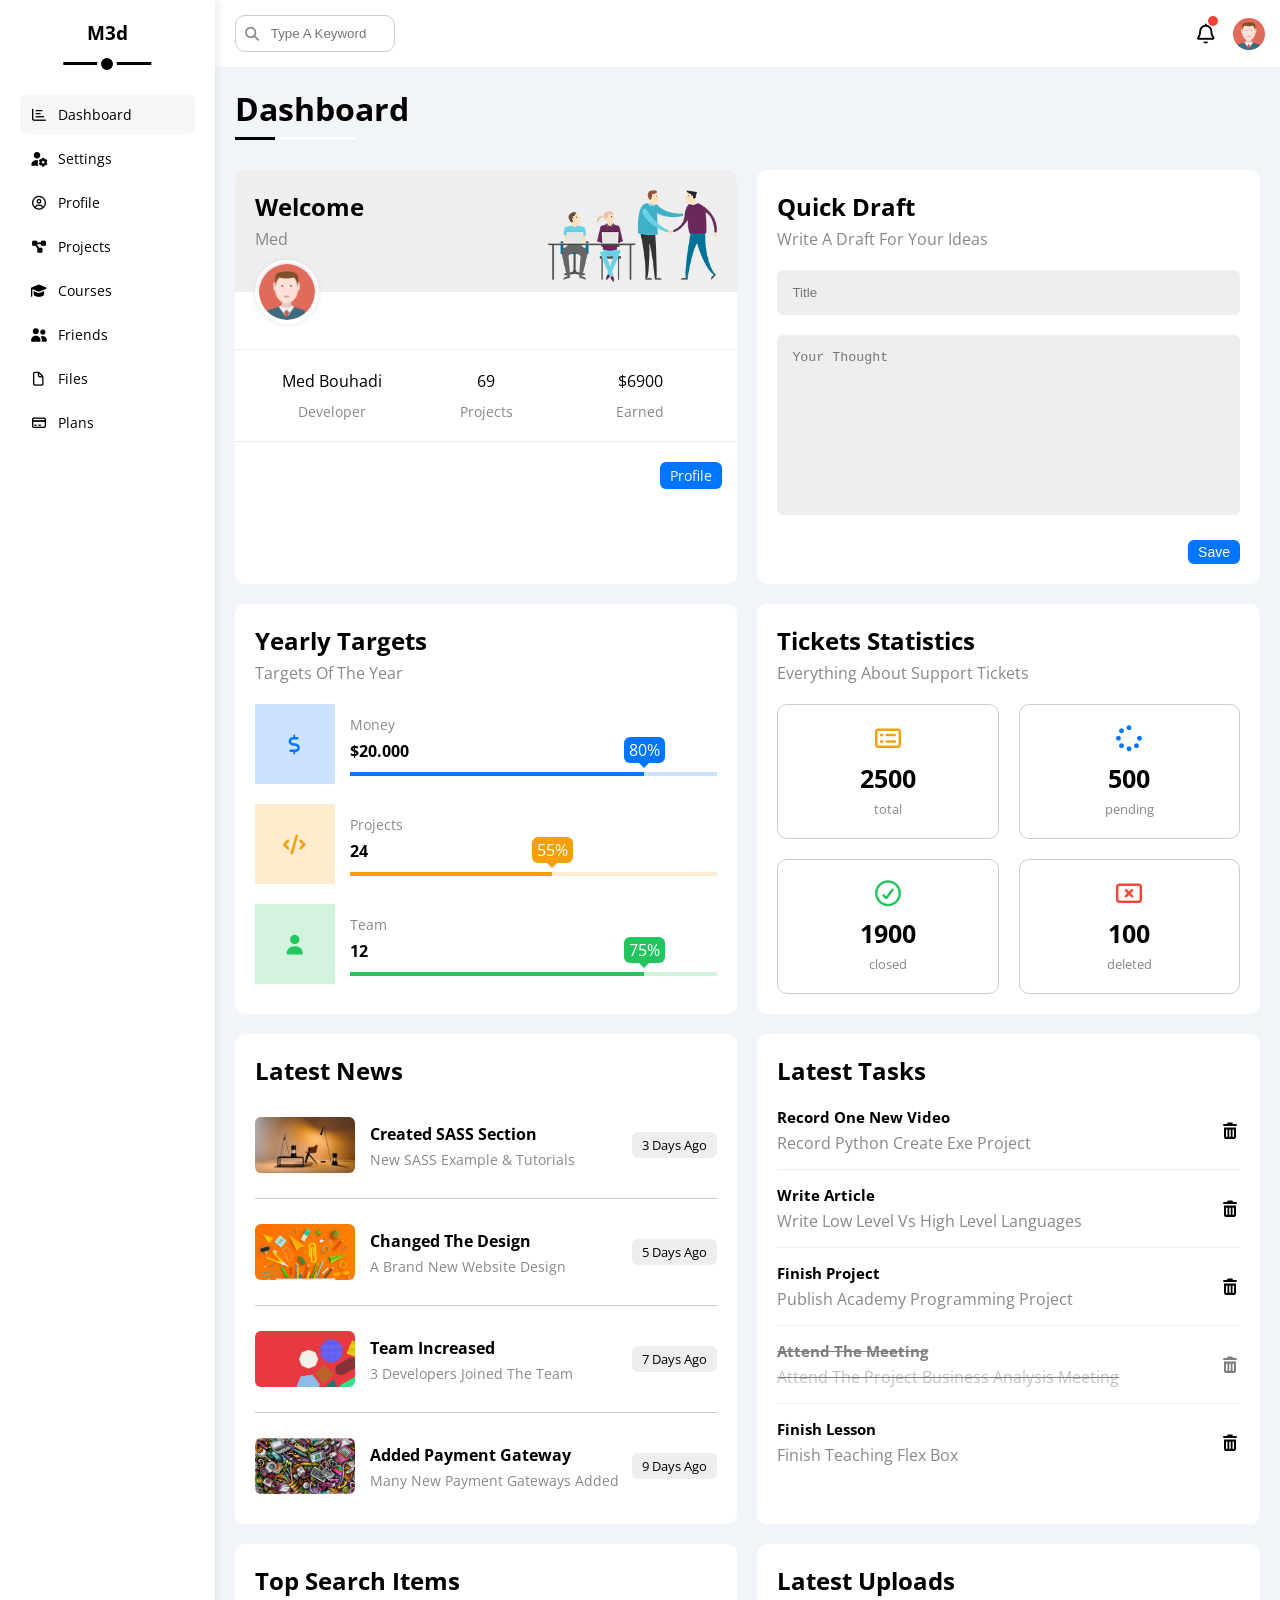
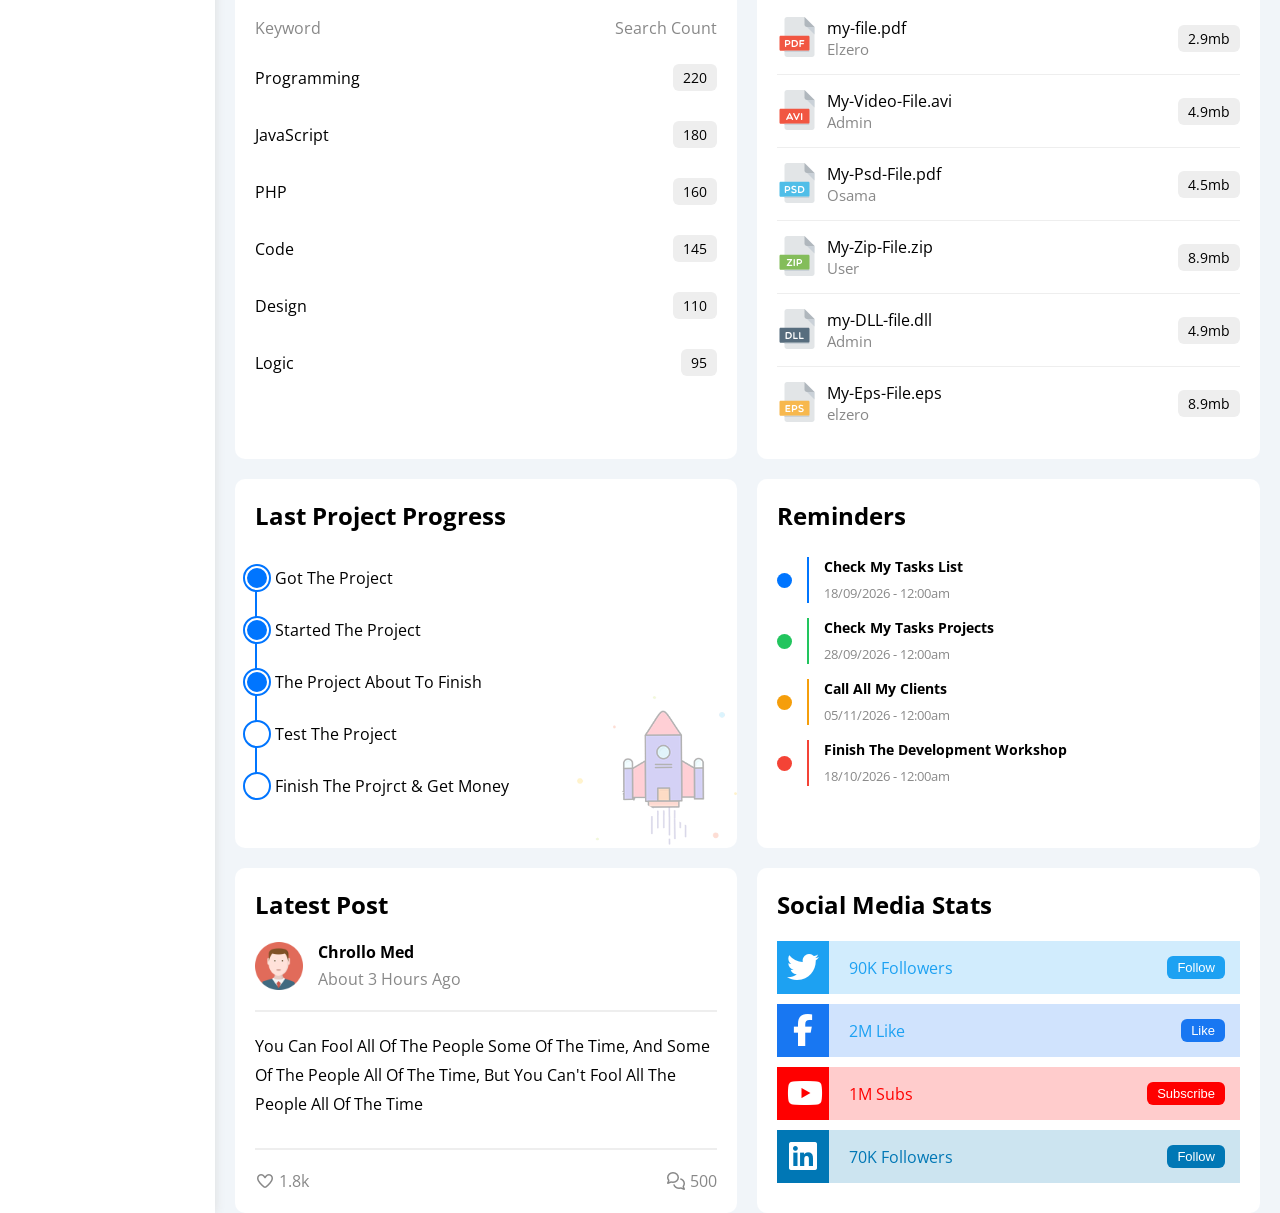
==== commit 794536f4: "update" ====
--- a/index.html
+++ b/index.html
@@ -417,29 +417,29 @@
                     <div class="row twitter d-flex align-c relative mb-10">
                             <i class="fa-brands fa-twitter fa-2x c-white p-10 h-full bg-blue align-c"></i>
                         <div class="stats w-full between-flex p-15 raative">
-                            <div class="d-block">90k followers</div>
-                            <button class="btn-shape fs-13 br-0 c-white bg-blue">follow</button>
+                            <div class="d-block">90K followers</div>
+                            <button class="btn-shape fs-13 br-0 c-white bg-blue cap">follow</button>
                         </div>
                     </div>
                     <div class="row facebook d-flex align-c relative mb-10">
                             <i class="fa-brands fa-facebook-f fa-2x c-white p-10 h-full bg-blue align-c"></i>
                         <div class="stats w-full between-flex p-15 raative">
-                            <div class="d-block">2m like</div>
-                            <button class="btn-shape fs-13 br-0 c-white bg-blue">like</button>
+                            <div class="d-block">2M like</div>
+                            <button class="btn-shape fs-13 br-0 c-white bg-blue cap">like</button>
                         </div>
                     </div>
                     <div class="row youtube d-flex align-c relative mb-10">
                             <i class="fa-brands fa-youtube fa-2x c-white p-10 h-full bg-blue align-c"></i>
                         <div class="stats w-full between-flex p-15 raative">
-                            <div class="d-block">1m subs</div>
-                            <button class="btn-shape fs-13 br-0 c-white bg-blue">subscribe</button>
+                            <div class="d-block">1M subs</div>
+                            <button class="btn-shape fs-13 br-0 c-white bg-blue cap">subscribe</button>
                         </div>
                     </div>
                     <div class="row linkedin d-flex align-c relative mb-10">
                             <i class="fa-brands fa-linkedin fa-2x c-white p-10 h-full bg-blue align-c"></i>
                         <div class="stats w-full between-flex p-15 raative">
-                            <div class="d-block">70k followers</div>
-                            <button class="btn-shape fs-13 br-0 c-white bg-blue">follow</button>
+                            <div class="d-block">70K followers</div>
+                            <button class="btn-shape fs-13 br-0 c-white bg-blue cap">follow</button>
                         </div>
                     </div>
                 </div>
--- a/css/framework.css
+++ b/css/framework.css
@@ -47,10 +47,14 @@
     flex-wrap: wrap;
 }
 
-/* widths */
+/* widths & heights */
 
 .w-full {
     width: 100%;
+}
+
+.h-full {
+    height: 100%;
 }
 
 .icon-32 {
--- a/css/main.css
+++ b/css/main.css
@@ -527,4 +527,60 @@
     border-bottom: 2px solid #eee;
     min-height: 140px;
     line-height: 1.8;
-}+}
+
+/* ========== Social Media ========== */
+
+.socials .row  i {
+    position: absolute;
+    width: 52px;
+    transition: var(--main-transition);
+}
+
+.socials .row  i:hover {
+    transform: rotate(6deg);
+}
+
+.socials .row .stats > div {
+    margin-left: 57px;
+}
+
+.socials .twitter {
+    background-color: rgb(29 161 242 / 20%);
+    color: #1da1f2;
+}
+
+.socials .twitter i,
+.socials .twitter button {
+    background-color: #1da1f2;
+}
+
+.socials .facebook {
+    background-color: rgb(24 116 242 / 20%);
+    color: #1da1f2;
+}
+
+.socials .facebook i,
+.socials .facebook button {
+    background-color: #1877F2;
+}
+
+.socials .youtube {
+    background-color: rgb(255 0 0 / 20%);
+    color: #ff0000;
+}
+
+.socials .youtube i,
+.socials .youtube button {
+    background-color: #FF0000;
+}
+
+.socials .linkedin {
+    background-color: rgb(0 119 181 / 20%);
+    color: #0077b5;
+}
+
+.socials .linkedin i,
+.socials .linkedin button {
+    background-color: #0077B5;
+}
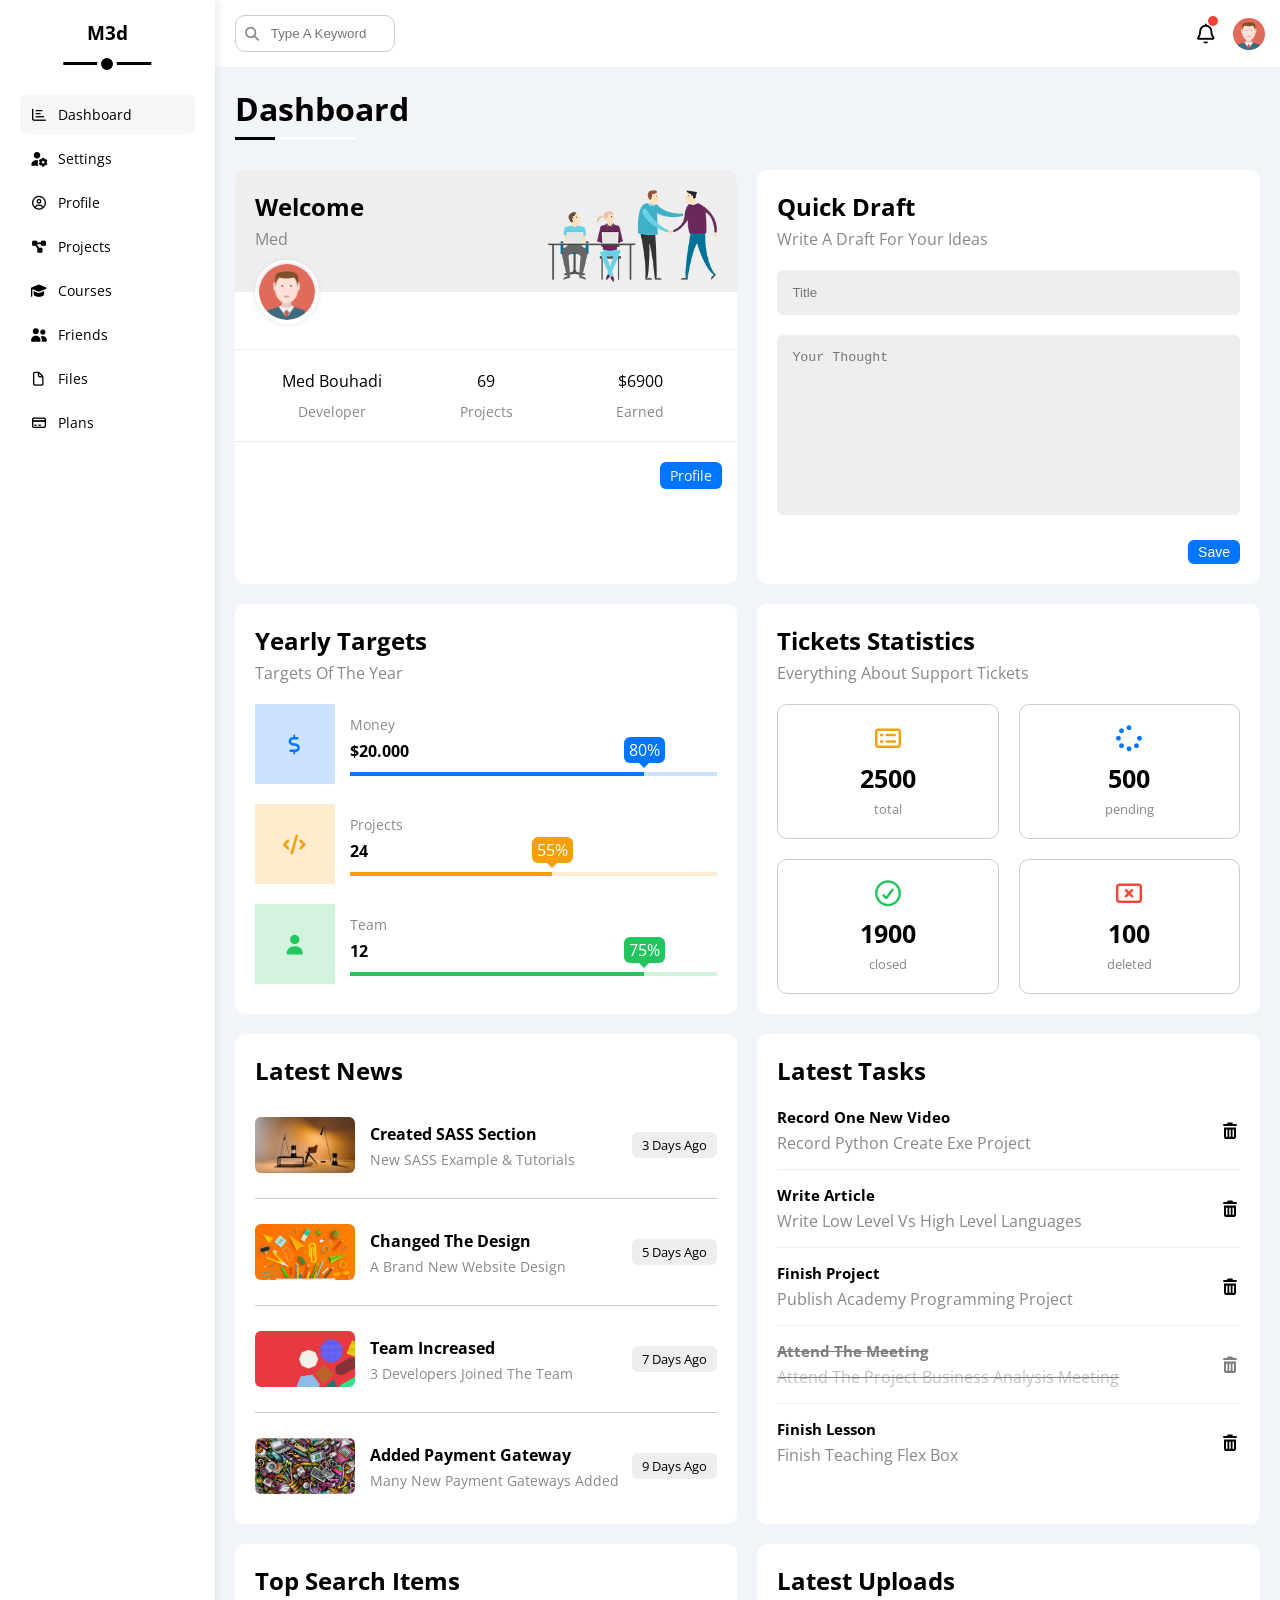
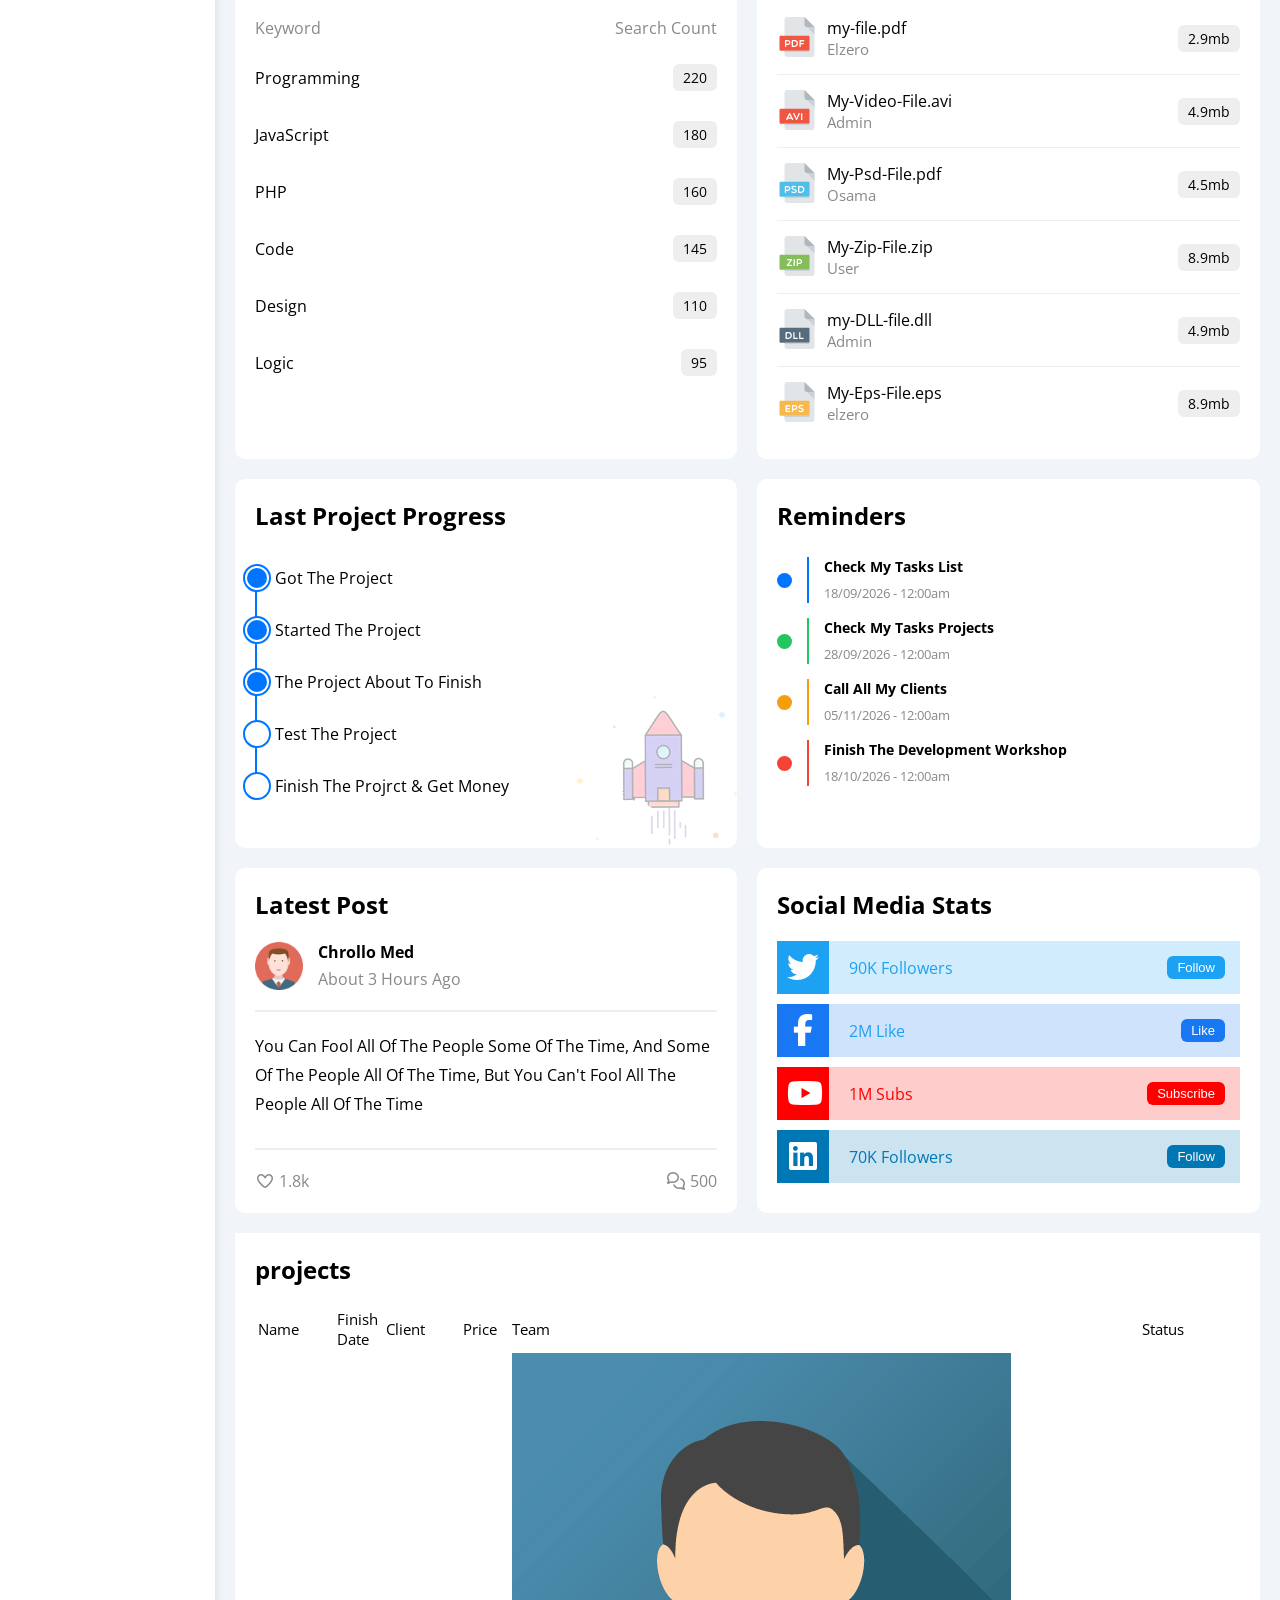
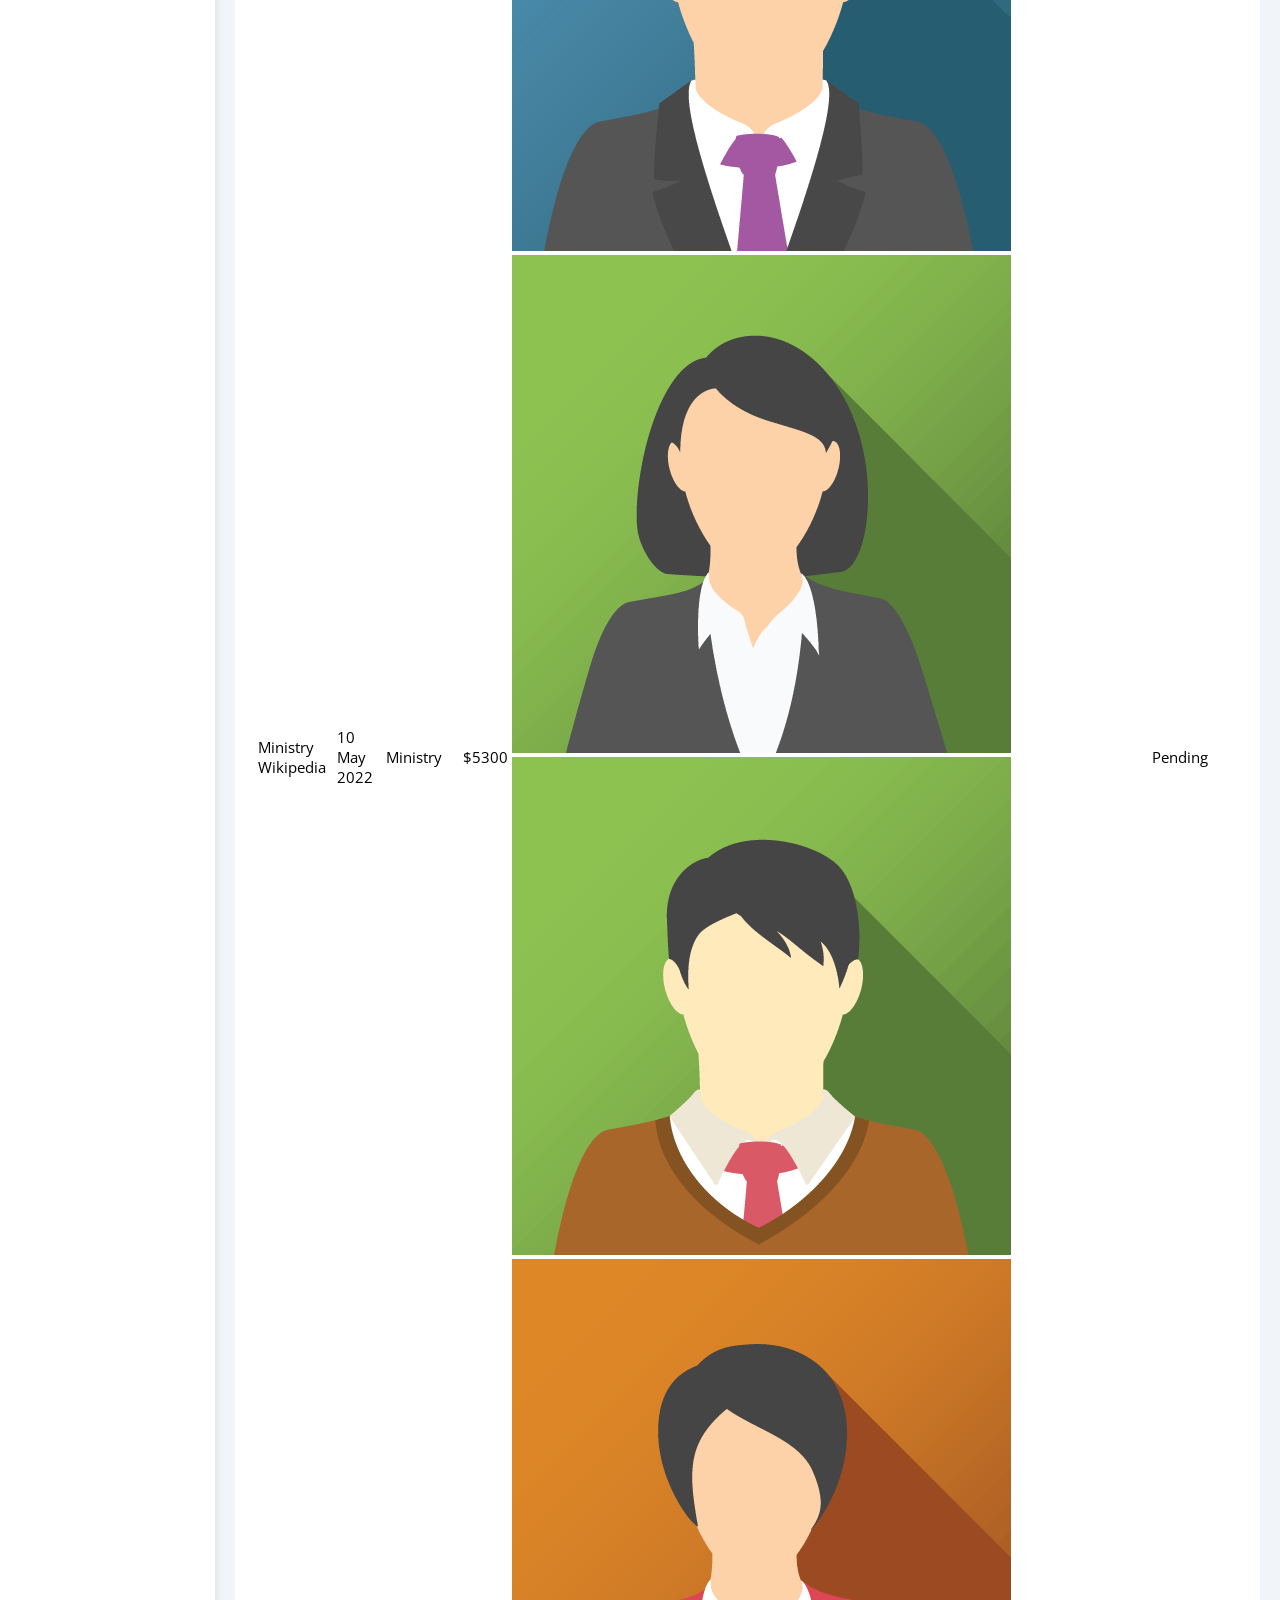
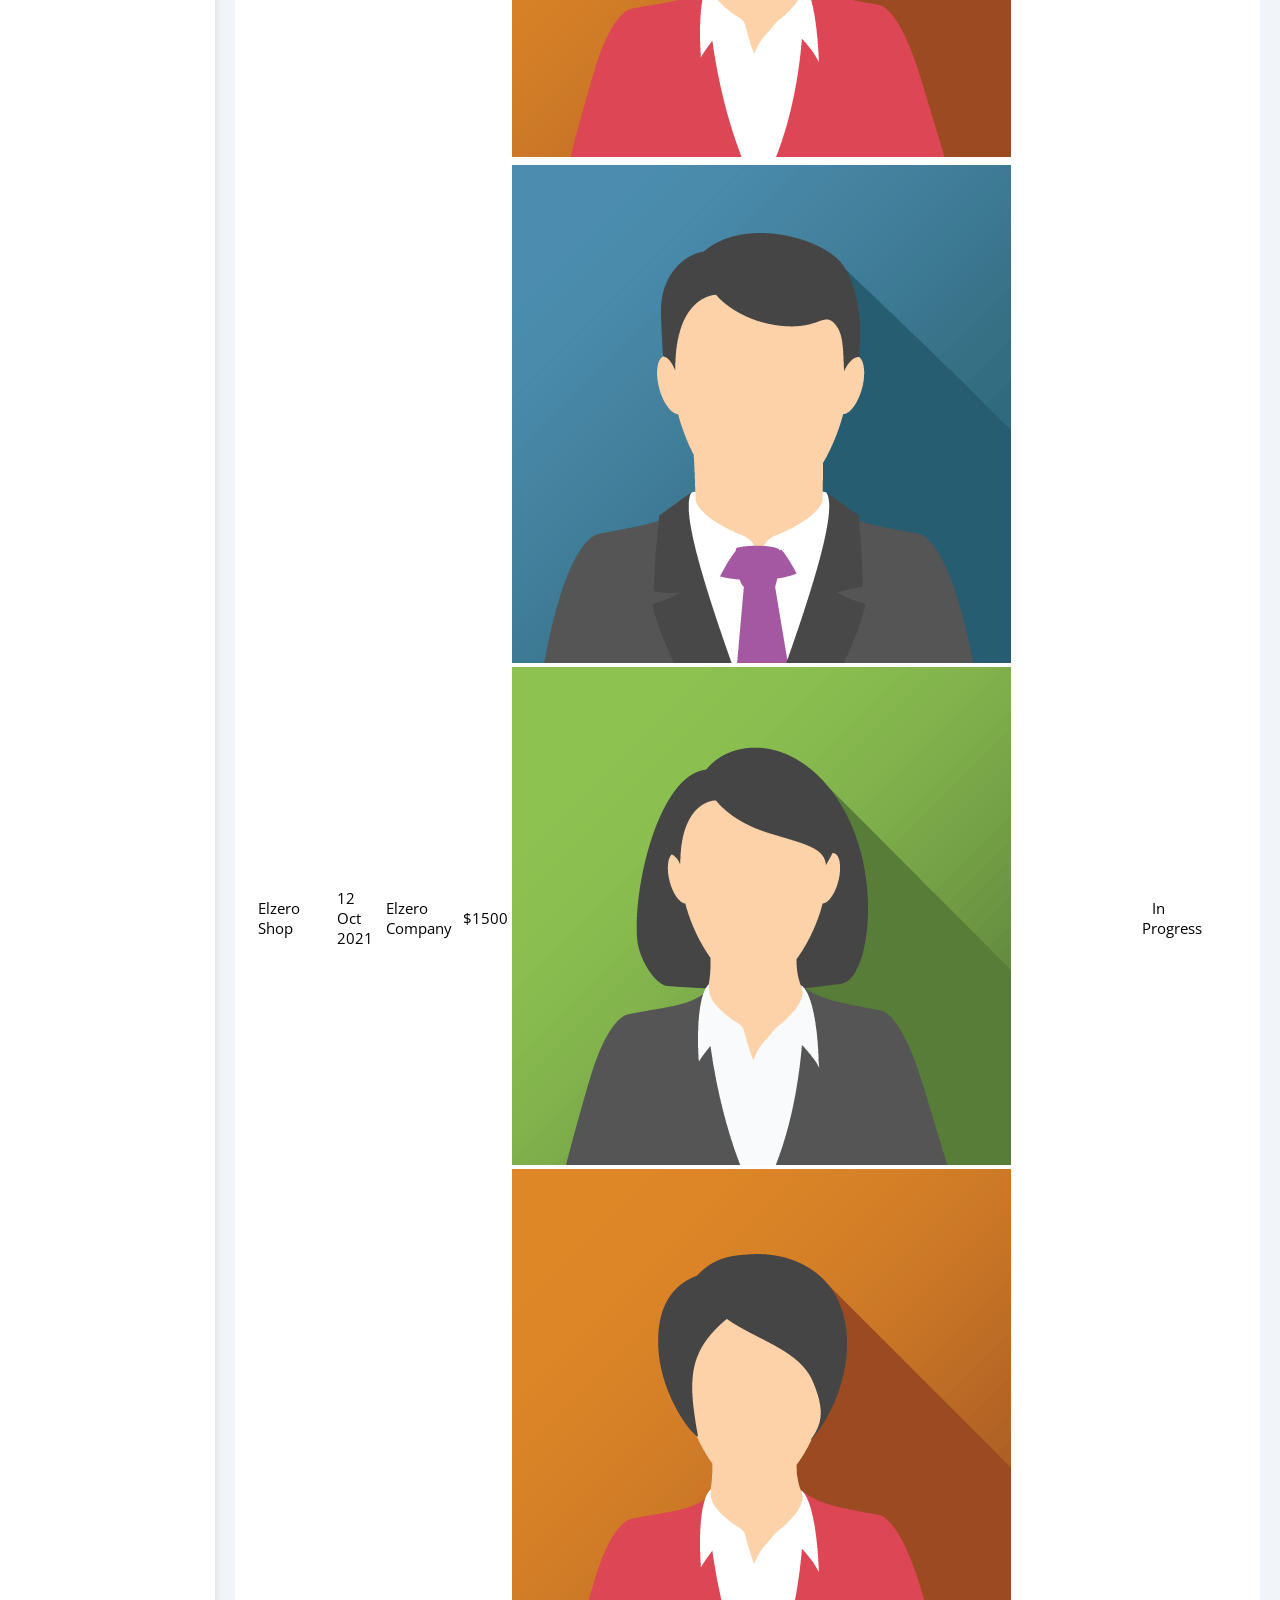
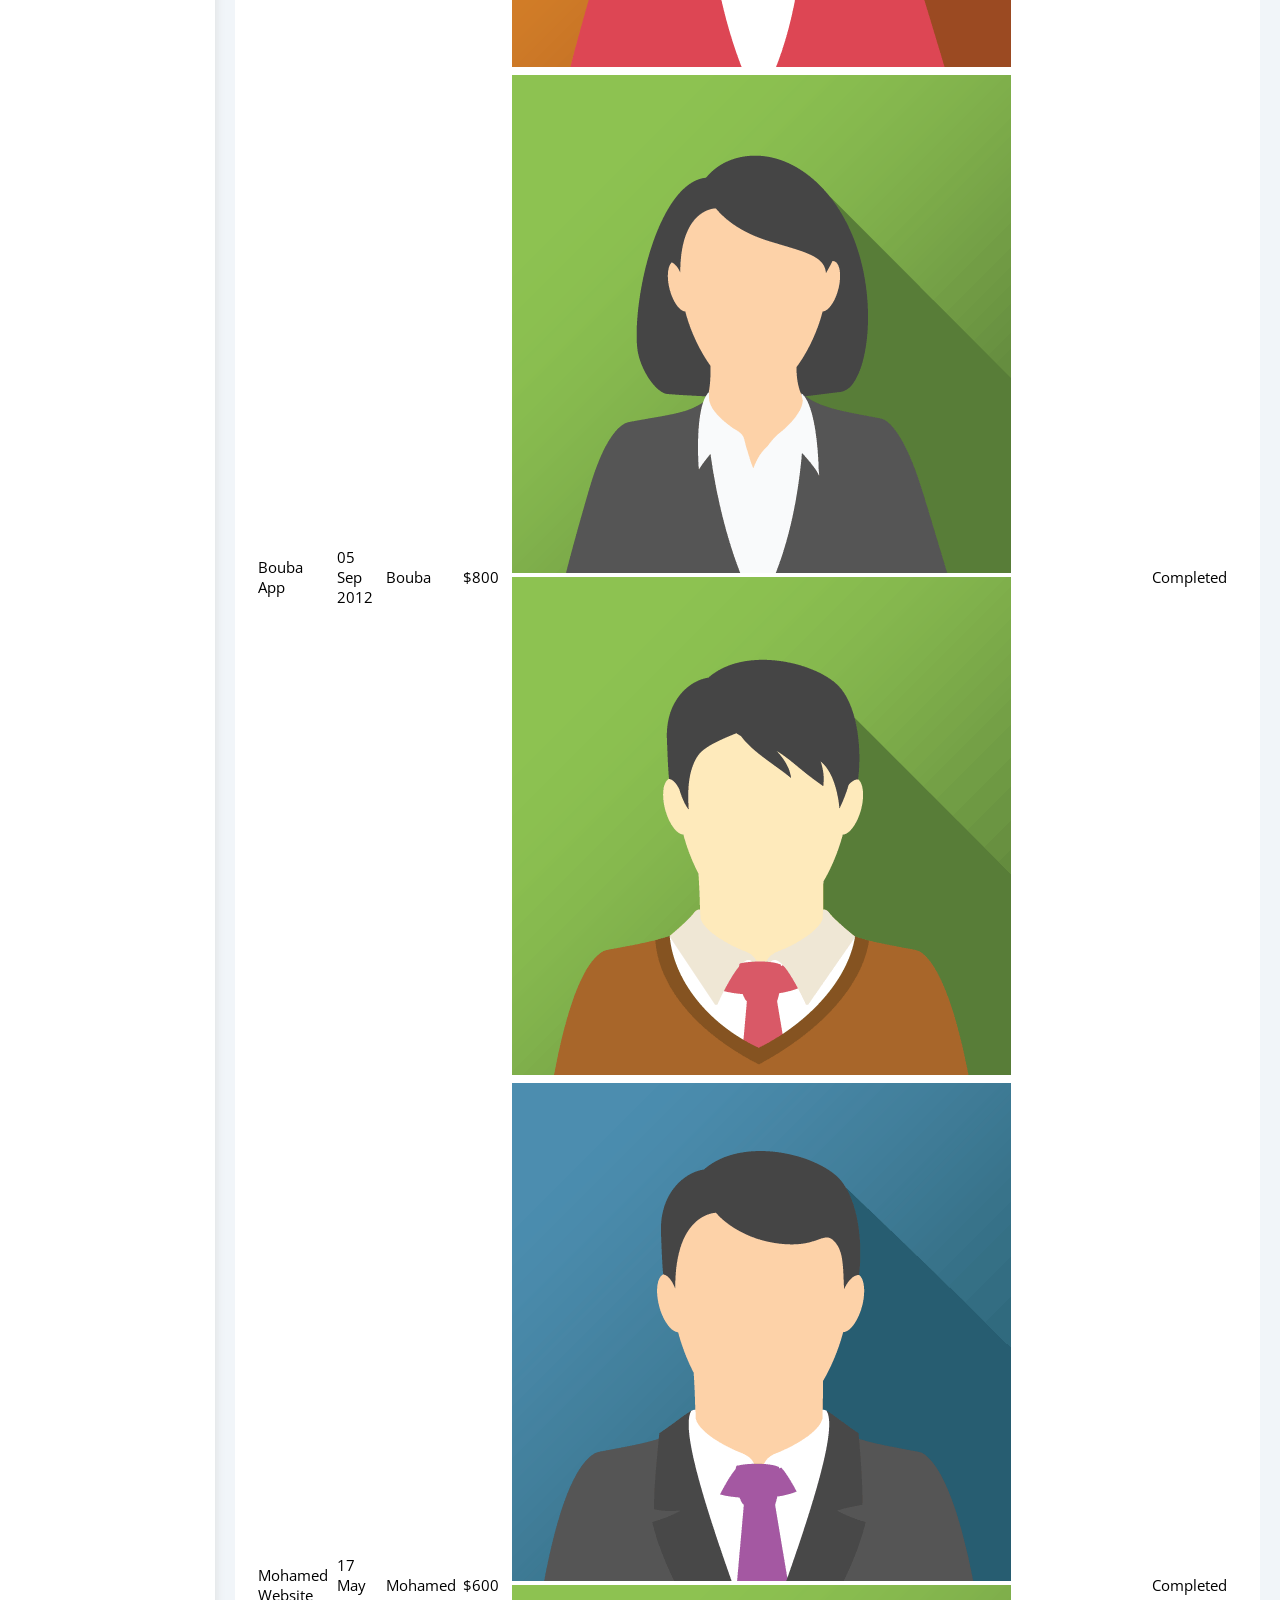
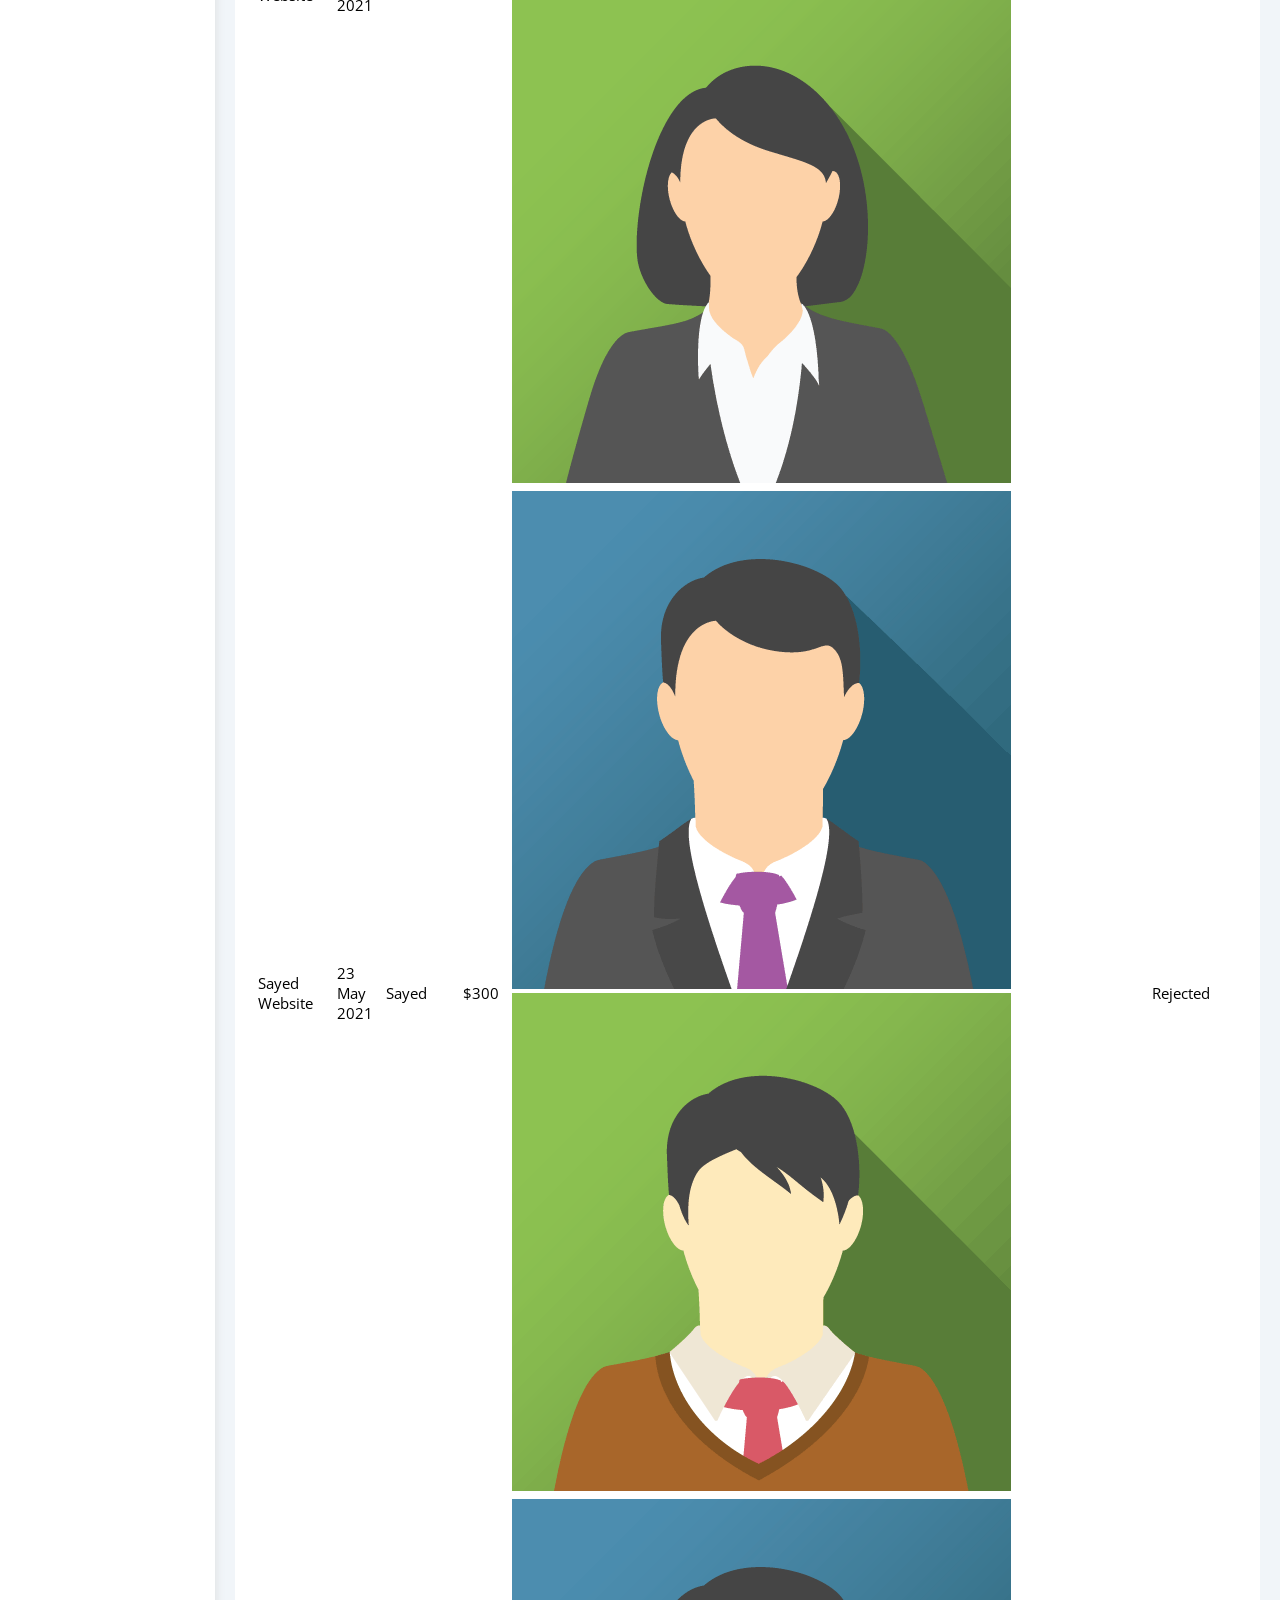
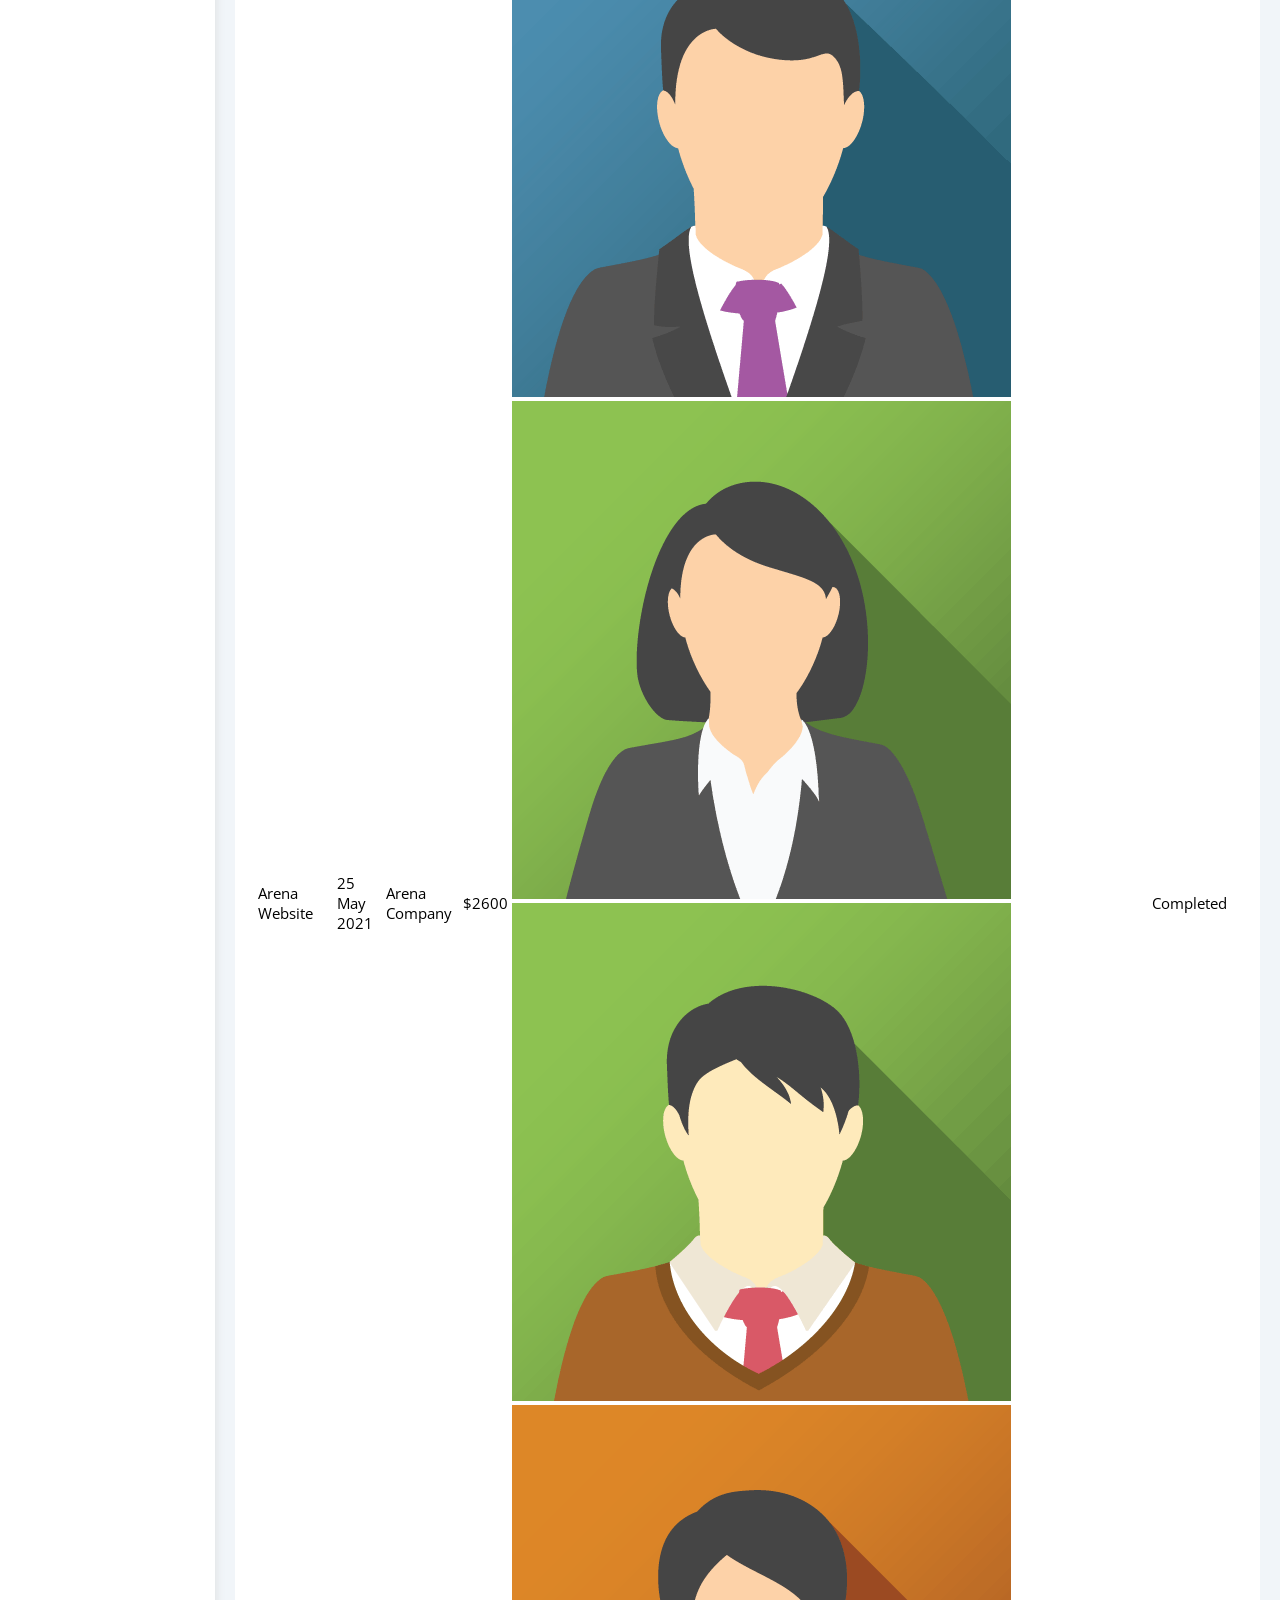
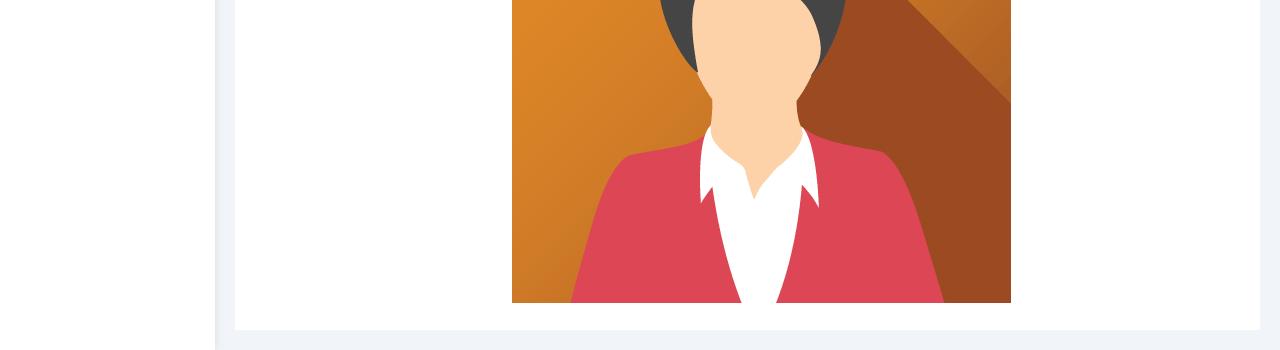
==== commit 07e1fee4: "add projects table" ====
--- a/index.html
+++ b/index.html
@@ -444,6 +444,108 @@
                     </div>
                 </div>
             </div>
+            <div class="projects bg-white p-20 m-20">
+                <h2 class="mt-0 mb-20">projects</h2>
+                <div class="responsive-table">
+                    <table class="w-full cap fs-15">
+                    <thead class="w-full">
+                        <tr>
+                            <td>name</td>
+                            <td>finish date</td>
+                            <td>client</td>
+                            <td>price</td>
+                            <td>team</td>
+                            <td>status</td>
+                        </tr>
+                    </thead>
+                    <tbody>
+                        <tr>
+                            <td>ministry wikipedia</td>
+                            <td>10 may 2022</td>
+                            <td>ministry</td>
+                            <td>$5300</td>
+                            <td>
+                                <img src="images/team-01.png" alt="team">
+                                <img src="images/team-02.png" alt="team">
+                                <img src="images/team-03.png" alt="team">
+                                <img src="images/team-04.png" alt="team">
+                            </td>
+                            <td>
+                                <span class="pending btn-shape">pending</span>
+                            </td>
+                        </tr>
+                        <tr>
+                            <td>elzero shop</td>
+                            <td>12 oct 2021</td>
+                            <td>elzero company</td>
+                            <td>$1500</td>
+                            <td>
+                                <img src="images/team-01.png" alt="team">
+                                <img src="images/team-02.png" alt="team">
+                                <img src="images/team-04.png" alt="team">
+                            </td>
+                            <td>
+                                <span class="in-prog btn-shape">in progress</span>
+                            </td>
+                        </tr>
+                        <tr>
+                            <td>bouba app</td>
+                            <td>05 sep 2012</td>
+                            <td>bouba</td>
+                            <td>$800</td>
+                            <td>
+                                <img src="images/team-02.png" alt="team">
+                                <img src="images/team-03.png" alt="team">
+                            </td>
+                            <td>
+                                <span class="comp btn-shape">completed</span>
+                            </td>
+                        </tr>
+                        <tr>
+                            <td>mohamed website</td>
+                            <td>17 may 2021</td>
+                            <td>mohamed</td>
+                            <td>$600</td>
+                            <td>
+                                <img src="images/team-01.png" alt="team">
+                                <img src="images/team-02.png" alt="team">
+                            </td>
+                            <td>
+                                <span class="comp btn-shape">completed</span>
+                            </td>
+                        </tr>
+                        <tr>
+                            <td>sayed website</td>
+                            <td>23 may 2021</td>
+                            <td>sayed</td>
+                            <td>$300</td>
+                            <td>
+                                <img src="images/team-01.png" alt="team">
+                                <img src="images/team-03.png" alt="team">
+                            </td>
+                            <td>
+                                <span class="rejected btn-shape">rejected</span>
+                            </td>
+                        </tr>
+                        <tr>
+                            <td>arena website</td>
+                            <td>25 may 2021</td>
+                            <td>arena company</td>
+                            <td>$2600</td>
+                            <td>
+                                <img src="images/team-01.png" alt="team">
+                                <img src="images/team-02.png" alt="team">
+                                <img src="images/team-03.png" alt="team">
+                                <img src="images/team-04.png" alt="team">
+                            </td>
+                            <td>
+                                <span class="comp btn-shape">completed</span>
+                            </td>
+                        </tr>
+                    </tbody>
+                </table>
+                </div>
+            </div>
         </div>
     </div>
 </body>
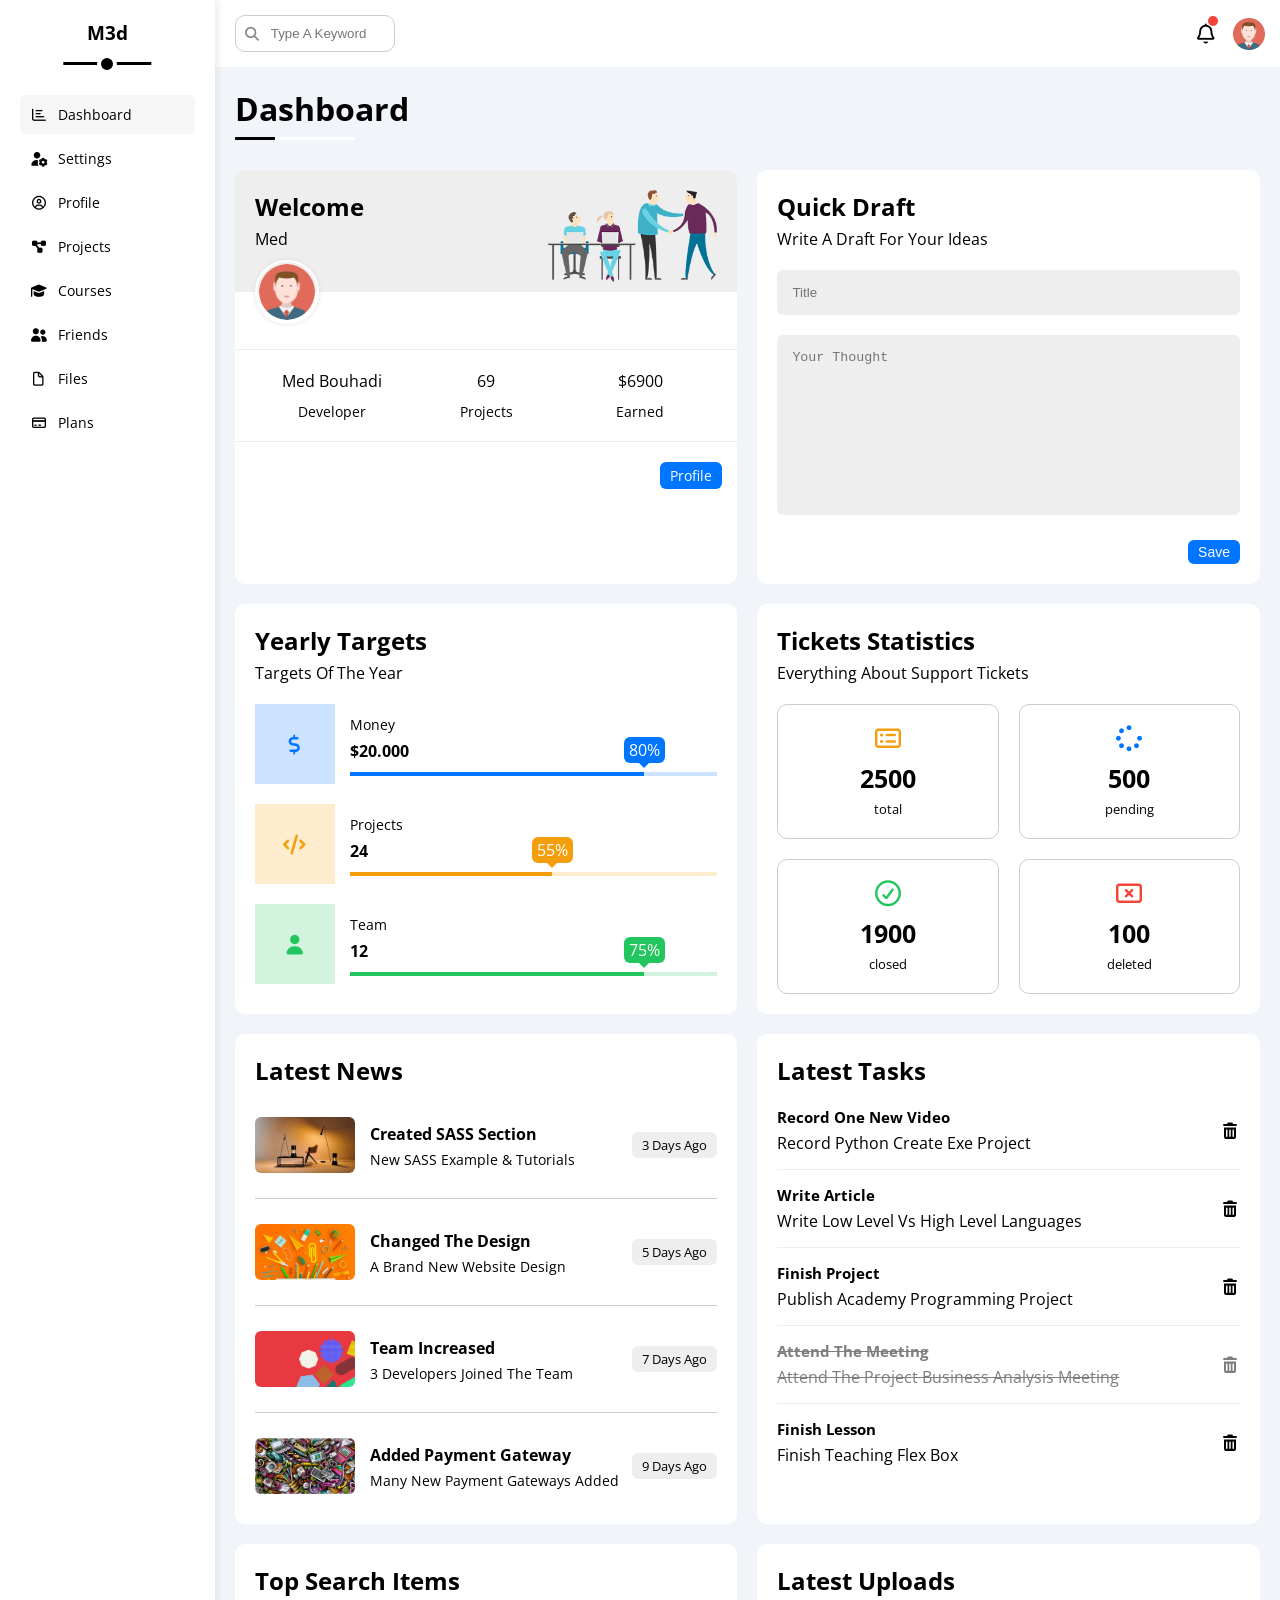
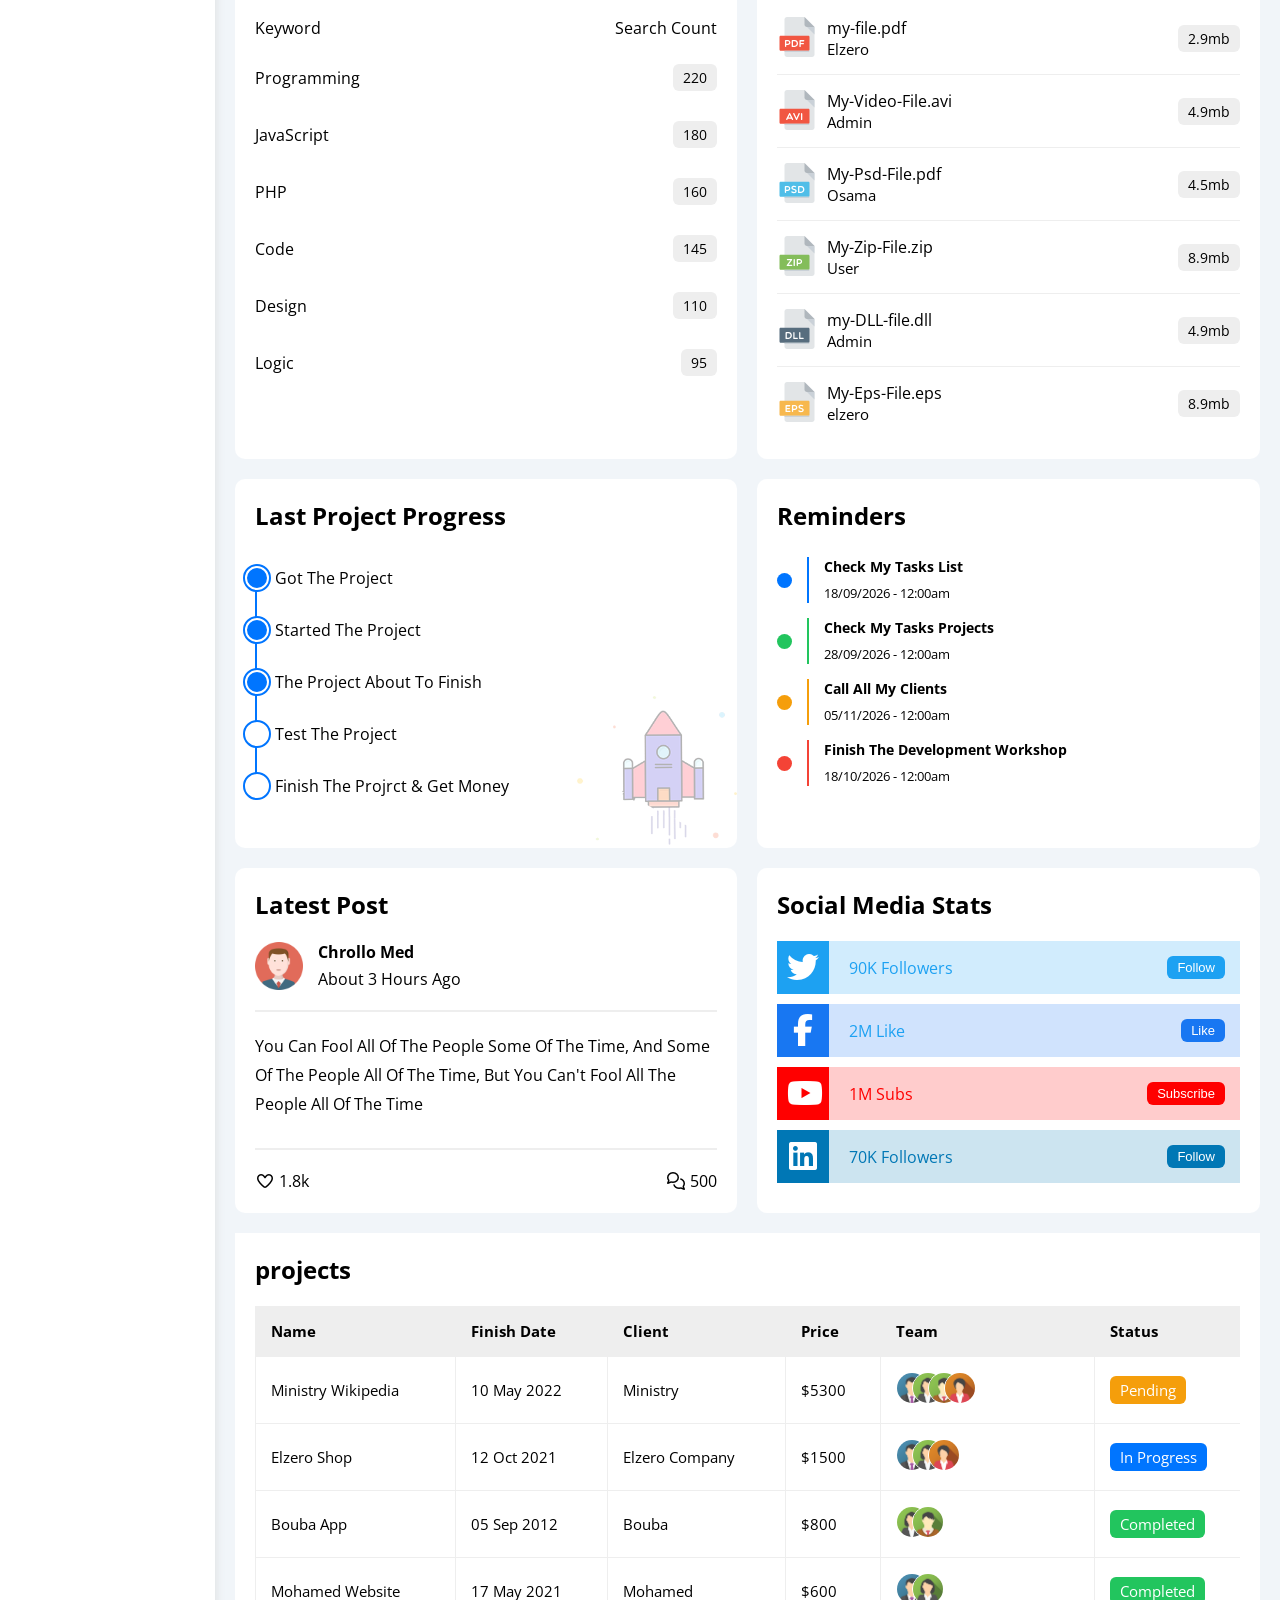
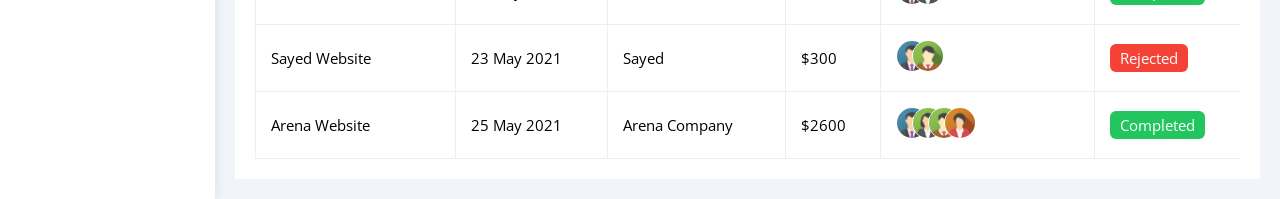
==== commit 8b14bebd: "update" ====
--- a/index.html
+++ b/index.html
@@ -87,22 +87,22 @@
                     <div class="intro p-20 d-flex space-bet bg-eee">
                         <div>
                             <h2 class="cap m-0">welcome</h2>
-                            <p class="c-grey cap mt-5">med</p>
+                            <p class="c-gray cap mt-5">med</p>
                         </div>
                         <img src="images/welcome.png" alt="welcome image" class="hide-mo">
                     </div>
                     <img src="images/avatar.png" alt="profile picture" class="avatar">
                     <div class="body txt-c d-flex p-20 mt-20 mb-20 block-mobile">
-                        <div class="cap">med bouhadi <span class="cap c-grey d-block fs-14 mt-10">developer</span></div>
-                        <div class="cap">69<span class="cap c-grey d-block fs-14 mt-10">projects</span></div>
-                        <div class="cap">$6900<span class="cap c-grey d-block fs-14 mt-10">earned</span></div>
+                        <div class="cap">med bouhadi <span class="cap c-gray d-block fs-14 mt-10">developer</span></div>
+                        <div class="cap">69<span class="cap c-gray d-block fs-14 mt-10">projects</span></div>
+                        <div class="cap">$6900<span class="cap c-gray d-block fs-14 mt-10">earned</span></div>
                     </div>
                     <a href="profile.html" class="visit cap d-block fs-14 bg-blue c-white w-fit btn-shape">profile</a>
                 </div>
                 <div class="draft bg-white rad-10 p-20">
                     <div class="intro">
                         <h2 class="cap mb-5 mt-0">quick draft</h2>
-                        <p class="cap c-grey mt-0 mb-20">write a draft for your ideas</p>
+                        <p class="cap c-gray mt-0 mb-20">write a draft for your ideas</p>
                     </div>
                     <div class="inputs">
                         <input class=" cap bg-eee rad-6 p-15 mb-20 mt-0 w-full br-0" type="text" name="title" id="title"
@@ -114,13 +114,13 @@
                 </div>
                 <div class="targets bg-white rad-10 p-20">
                     <h2 class="cap mb-5 mt-0">yearly targets</h2>
-                    <p class="cap c-grey mt-0 mb-20">targets of the year</p>
+                    <p class="cap c-gray mt-0 mb-20">targets of the year</p>
                     <div class="target-row blue d-flex center-flex mb-20">
                         <div class="icon center-flex">
                             <i class="fa-solid fa-dollar-sign fa-lg c-blue"></i>
                         </div>
                         <div class="details flex-1">
-                            <span class="cap c-grey fs-14">money</span>
+                            <span class="cap c-gray fs-14">money</span>
                             <span class="d-block mt-5 mb-10 bold">$20.000</span>
                             <div class="progress relative">
                                 <span class="bg-blue" style="width: 80%;"></span>
@@ -132,7 +132,7 @@
                             <i class="fa-solid fa-code fa-lg c-orange"></i>
                         </div>
                         <div class="details flex-1">
-                            <span class="cap c-grey fs-14">projects</span>
+                            <span class="cap c-gray fs-14">projects</span>
                             <span class="d-block mt-5 mb-10 bold">24</span>
                             <div class="progress relative">
                                 <span class="bg-orange" style="width: 55%;"></span>
@@ -144,7 +144,7 @@
                             <i class="fa-solid fa-user fa-lg c-green"></i>
                         </div>
                         <div class="details flex-1">
-                            <span class="cap c-grey fs-14">team</span>
+                            <span class="cap c-gray fs-14">team</span>
                             <span class="d-block mt-5 mb-10 bold">12</span>
                             <div class="progress relative">
                                 <span class="bg-green" style="width: 80%;"></span>
@@ -154,24 +154,24 @@
                 </div>
                 <div class="tickets bg-white rad-10 p-20">
                     <h2 class="cap mb-5 mt-0">tickets statistics</h2>
-                    <p class="cap c-grey mt-0 mb-20">everything about support tickets</p>
+                    <p class="cap c-gray mt-0 mb-20">everything about support tickets</p>
                     <div class="container d-flex f-wr gap-20 txt-c">
-                        <div class="box b-ccc p-20 rad-10 fs-13 c-grey">
+                        <div class="box b-ccc p-20 rad-10 fs-13 c-gray">
                             <i class="fa-regular fa-rectangle-list fa-2x c-orange mb-10"></i>
                             <span class="d-block bold c-black mb-5 fs-25">2500</span>
                             total
                         </div>
-                        <div class="box b-ccc p-20 rad-10 fs-13 c-grey">
+                        <div class="box b-ccc p-20 rad-10 fs-13 c-gray">
                             <i class="fa-solid fa-spinner fa-2x c-blue mb-10"></i>
                             <span class="d-block bold c-black mb-5 fs-25">500</span>
                             pending
                         </div>
-                        <div class="box b-ccc p-20 rad-10 fs-13 c-grey">
+                        <div class="box b-ccc p-20 rad-10 fs-13 c-gray">
                             <i class="fa-regular fa-circle-check fa-2x c-green mb-10"></i>
                             <span class="d-block bold c-black mb-5 fs-25">1900</span>
                             closed
                         </div>
-                        <div class="box b-ccc p-20 rad-10 fs-13 c-grey">
+                        <div class="box b-ccc p-20 rad-10 fs-13 c-gray">
                             <i class="fa-regular fa-rectangle-xmark fa-2x c-red mb-10"></i>
                             <span class="d-block bold c-black mb-5 fs-25">100</span>
                             deleted
@@ -184,7 +184,7 @@
                         <img class="mr-15 rad-6" src="images/news-01.png" alt="news">
                         <div class="info">
                             <h3 class="mb-5 fs-16">created SASS section</h3>
-                            <p class="c-grey mt-0 fs-14">new SASS example & tutorials</p>
+                            <p class="c-gray mt-0 fs-14">new SASS example & tutorials</p>
                         </div>
                         <div class="label btn-shape w-fit bg-eee fs-13">3 days ago</div>
                     </div>
@@ -192,7 +192,7 @@
                         <img class="mr-15 rad-6" src="images/news-02.png" alt="news">
                         <div class="info">
                             <h3 class="mb-5 fs-16">changed the design</h3>
-                            <p class="c-grey mt-0 fs-14">a brand new website design</p>
+                            <p class="c-gray mt-0 fs-14">a brand new website design</p>
                         </div>
                         <div class="label btn-shape w-fit bg-eee fs-13">5 days ago</div>
                     </div>
@@ -200,7 +200,7 @@
                         <img class="mr-15 rad-6" src="images/news-03.png" alt="news">
                         <div class="info">
                             <h3 class="mb-5 fs-16">team increased</h3>
-                            <p class="c-grey mt-0 fs-14">3 developers joined the team</p>
+                            <p class="c-gray mt-0 fs-14">3 developers joined the team</p>
                         </div>
                         <div class="label btn-shape w-fit bg-eee fs-13">7 days ago</div>
                     </div>
@@ -208,7 +208,7 @@
                         <img class="mr-15 rad-6" src="images/news-04.png" alt="news">
                         <div class="info">
                             <h3 class="mb-5 fs-16">added payment gateway</h3>
-                            <p class="c-grey mt-0 fs-14">many new payment gateways added</p>
+                            <p class="c-gray mt-0 fs-14">many new payment gateways added</p>
                         </div>
                         <div class="label btn-shape w-fit bg-eee fs-13">9 days ago</div>
                     </div>
@@ -218,35 +218,35 @@
                     <div class="task-row mt-0 between-flex ">
                         <div class="box">
                             <h3 class="fs-15 mt-0 mb-5">record one new video</h3>
-                            <p class="c-grey mt-0 mb-0">record python create exe project</p>
+                            <p class="c-gray mt-0 mb-0">record python create exe project</p>
                         </div>
                         <i class="fa-solid fa-trash-can"></i>
                     </div>
                     <div class="task-row mt-0 between-flex">
                         <div class="box">
                             <h3 class="fs-15 mt-0 mb-5">write article</h3>
-                            <p class="c-grey mt-0 mb-0">write low level vs high level languages</p>
+                            <p class="c-gray mt-0 mb-0">write low level vs high level languages</p>
                         </div>
                         <i class="fa-solid fa-trash-can"></i>
                     </div>
                     <div class="task-row mt-0 between-flex">
                         <div class="box">
                             <h3 class="fs-15 mt-0 mb-5">finish project</h3>
-                            <p class="c-grey mt-0 mb-0">publish academy programming project</p>
+                            <p class="c-gray mt-0 mb-0">publish academy programming project</p>
                         </div>
                         <i class="fa-solid fa-trash-can"></i>
                     </div>
                     <div class="task-row mt-0 between-flex">
                         <div class="box">
                             <h3 class="fs-15 mt-0 mb-5">attend the meeting</h3>
-                            <p class="c-grey mt-0 mb-0">attend the project business analysis meeting</p>
+                            <p class="c-gray mt-0 mb-0">attend the project business analysis meeting</p>
                         </div>
                         <i class="fa-solid fa-trash-can"></i>
                     </div>
                     <div class="task-row mt-0 between-flex">
                         <div class="box">
                             <h3 class="fs-15 mt-0 mb-5">finish lesson</h3>
-                            <p class="c-grey mt-0 mb-0">finish teaching flex box</p>
+                            <p class="c-gray mt-0 mb-0">finish teaching flex box</p>
                         </div>
                         <i class="fa-solid fa-trash-can"></i>
                     </div>
@@ -254,8 +254,8 @@
                 <div class="search-items cap bg-white rad-10 p-20">
                     <h2 class="mt-0 mb-20">top search items</h2>
                     <div class="titles between-flex mt-0 mb-10">
-                        <div class="c-grey mt-0">keyword</div>
-                        <div class="c-grey mt-0">search count</div>
+                        <div class="c-gray mt-0">keyword</div>
+                        <div class="c-gray mt-0">search count</div>
                     </div>
                     <div class="box between-flex pt-15 pb-15">
                         <span>programming</span>
@@ -289,7 +289,7 @@
                             <img class="mr-10" src="images/pdf.svg" alt="pdf">
                             <div class="info align-c">
                                 <div>my-file.pdf</div>
-                                <span class="d-block fs-15 c-grey cap">elzero</span>
+                                <span class="d-block fs-15 c-gray cap">elzero</span>
                             </div>
                         </div>
                         <div class="btn-shape bg-eee w-fit fs-14">2.9mb</div>
@@ -299,7 +299,7 @@
                             <img class="mr-10" src="images/avi.svg" alt="avi">
                             <div class="info align-c">
                                 <div>My-Video-File.avi</div>
-                                <span class="d-block fs-15 c-grey cap">admin</span>
+                                <span class="d-block fs-15 c-gray cap">admin</span>
                             </div>
                         </div>
                         <div class="btn-shape bg-eee w-fit fs-14">4.9mb</div>
@@ -309,7 +309,7 @@
                             <img class="mr-10" src="images/psd.svg" alt="psd">
                             <div class="info align-c">
                                 <div>My-Psd-File.pdf</div>
-                                <span class="d-block fs-15 c-grey cap">osama</span>
+                                <span class="d-block fs-15 c-gray cap">osama</span>
                             </div>
                         </div>
                         <div class="btn-shape bg-eee w-fit fs-14">4.5mb</div>
@@ -319,7 +319,7 @@
                             <img class="mr-10" src="images/zip.svg" alt="zip">
                             <div class="info align-c">
                                 <div>My-Zip-File.zip</div>
-                                <span class="d-block fs-15 c-grey cap">user</span>
+                                <span class="d-block fs-15 c-gray cap">user</span>
                             </div>
                         </div>
                         <div class="btn-shape bg-eee w-fit fs-14">8.9mb</div>
@@ -329,7 +329,7 @@
                             <img class="mr-10" src="images/dll.svg" alt="dll">
                             <div class="info align-c">
                                 <div>my-DLL-file.dll</div>
-                                <span class="d-block fs-15 c-grey cap">admin</span>
+                                <span class="d-block fs-15 c-gray cap">admin</span>
                             </div>
                         </div>
                         <div class="btn-shape bg-eee w-fit fs-14">4.9mb</div>
@@ -339,7 +339,7 @@
                             <img class="mr-10" src="images/eps.svg" alt="eps">
                             <div class="info align-c">
                                 <div>My-Eps-File.eps</div>
-                                <span class="d-block fs-15 c-grey">elzero</span>
+                                <span class="d-block fs-15 c-gray">elzero</span>
                             </div>
                         </div>
                         <div class="btn-shape bg-eee w-fit fs-14">8.9mb</div>
@@ -363,28 +363,28 @@
                             <span class="dot bg-blue rad-half mr-15"></span>
                             <div class="blue pl-15">
                                 <p class="cap fs-14 bold mt-0 mb-5">check my tasks list</p>
-                                <span class="fs-13 c-grey">18/09/2026 - 12:00am</span>
+                                <span class="fs-13 c-gray">18/09/2026 - 12:00am</span>
                             </div>
                         </li>
                         <li class="d-flex align-c mt-15">
                             <span class="dot bg-green rad-half mr-15"></span>
                             <div class="green pl-15">
                                 <p class="cap fs-14 bold mt-0 mb-5">check my tasks projects</p>
-                                <span class="fs-13 c-grey">28/09/2026 - 12:00am</span>
+                                <span class="fs-13 c-gray">28/09/2026 - 12:00am</span>
                             </div>
                         </li>
                         <li class="d-flex align-c mt-15">
                             <span class="dot bg-orange rad-half mr-15"></span>
                             <div class="orange pl-15">
                                 <p class="cap fs-14 bold mt-0 mb-5">call all my clients</p>
-                                <span class="fs-13 c-grey">05/11/2026 - 12:00am</span>
+                                <span class="fs-13 c-gray">05/11/2026 - 12:00am</span>
                             </div>
                         </li>
                         <li class="d-flex align-c mt-15">
                             <span class="dot bg-red rad-half mr-15"></span>
                             <div class="red pl-15">
                                 <p class="cap fs-14 bold mt-0 mb-5">finish the development workshop</p>
-                                <span class="fs-13 c-grey">18/10/2026 - 12:00am</span>
+                                <span class="fs-13 c-gray">18/10/2026 - 12:00am</span>
                             </div>
                         </li>
                     </ul>
@@ -395,13 +395,13 @@
                         <img src="images/avatar.png" alt="avatar" class="mr-15">
                         <div class="info">
                             <span class="d-block bold mb-5">chrollo med</span>
-                            <span class="c-grey">about 3 hours ago</span>
+                            <span class="c-gray">about 3 hours ago</span>
                         </div>
                     </div>
                     <div class="text pt-20 pb-20 mt-20 mb-20">
                         you can fool all of the people some of the time, and some of the people all of the time, but you can't fool all the people all of the time
                     </div>
-                    <div class="box c-grey between-flex">
+                    <div class="box c-gray between-flex">
                         <div>
                             <i class="fa-regular fa-heart"></i>
                             <span>1.8k</span>
--- a/css/framework.css
+++ b/css/framework.css
@@ -33,6 +33,10 @@
 
 .d-inline {
     display: inline;
+}
+
+.d-inline-flex {
+    display: inline-flex;
 }
 
 .gap-20 {
--- a/css/main.css
+++ b/css/main.css
@@ -5,7 +5,7 @@
     --green-color: #22c55e;
     --red-color: #f44336;
     --grey-color: #888;
-    --main-transition: var(--main-transition);
+    --main-transition: 0.3s;
 }
 
 * {
@@ -584,3 +584,139 @@
 .socials .linkedin button {
     background-color: #0077B5;
 }
+
+/* ========== Projects ========== */
+
+.projects .responsive-table {
+    overflow-x: auto;
+}
+
+.projects table {
+    border-right: 1px solid #eee;
+    border-spacing: 0;
+    min-width: 1000px;
+}
+
+.projects table thead {
+    background-color: #eee;
+}
+
+.projects table thead tr td {
+    font-weight: bold;
+}
+
+.projects table td {
+    padding: 15px;
+    border-bottom: 1px solid #eee;
+    border-left: 1px solid #eee;
+}
+
+.projects table tbody tr {
+    transition: var(--main-transition);
+}
+
+.projects table tbody tr:hover {
+    background-color: #faf7f7;
+}
+
+.projects table tbody tr td img {
+    width: 32px;
+    height: 32px;
+    border-radius: 50%;
+    border: 1px solid white;
+}
+
+.projects table tbody tr td img:nth-of-type(2) { transform: translateX(-20px); }
+.projects table tbody tr td img:nth-of-type(3) { transform: translateX(-40px); }
+.projects table tbody tr td img:nth-of-type(4) { transform: translateX(-60px); }
+
+.projects table tbody tr td span {
+    color: white;
+}
+
+.projects table tbody tr td .pending  { background-color: var(--orange-color); }
+.projects table tbody tr td .in-prog  { background-color: var(--blue-color);   }
+.projects table tbody tr td .comp     { background-color: var(--green-color);  }
+.projects table tbody tr td .rejected { background-color: var(--red-color);    }
+
+/* ========== Settings ========== */
+
+.settings-page {
+    grid-template-columns: repeat(auto-fill, minmax(500px, 1fr));
+}
+
+.settings-page .close-message {
+    resize: none;
+    min-height: 150px;
+    border: 1px solid #ccc;
+}
+
+
+.toggle-checkbox {
+    appearance: none;
+}
+
+@media (max-width: 767px) {
+    .settings-page {
+        grid-template-columns: minmax(100px, 1fr);
+        margin-left: 10px;
+        margin-right: 10px;
+        gap: 10px;
+    }
+}
+
+.toggle-switch {
+    background-color: #ccc;
+    width: 78px;
+    height: 32px;
+    border-radius: 16px;
+    position: relative;
+    transition: var(--main-transition);
+    cursor: pointer;
+}
+
+.toggle-switch::before {
+    font-family: var(--fa-style-family-classic);
+    content: "\f00d";
+    font-weight: 900;
+    background-color: white;
+    color: #AAA;
+    width: 24px;
+    height: 24px;
+    position: absolute;
+    border-radius: 50%;
+    top: 4px;
+    left: 4px;
+    display: flex;
+    justify-content: center;
+    align-items: center;
+    transition: var(--main-transition);
+}
+
+.toggle-checkbox:checked + .toggle-switch {
+    background-color: var(--blue-color);
+}
+
+.toggle-checkbox:checked + .toggle-switch::before {
+    content: "\f00c";
+    background-color: white;
+    color: var(--blue-color);
+    left: 50px;
+}
+
+/* ========== Info ========== */
+
+.gen-info input {
+    caret-color: var(--blue-alt-color);
+}
+
+.gen-info input[type="text"]::placeholder {
+    color: var(--grey-color);
+}
+
+.gen-info input[type="email"] {
+    background-color: #f0f4f8;
+    color: #bbb;
+    cursor: no-drop;
+    width: calc(100% - 80px);
+}
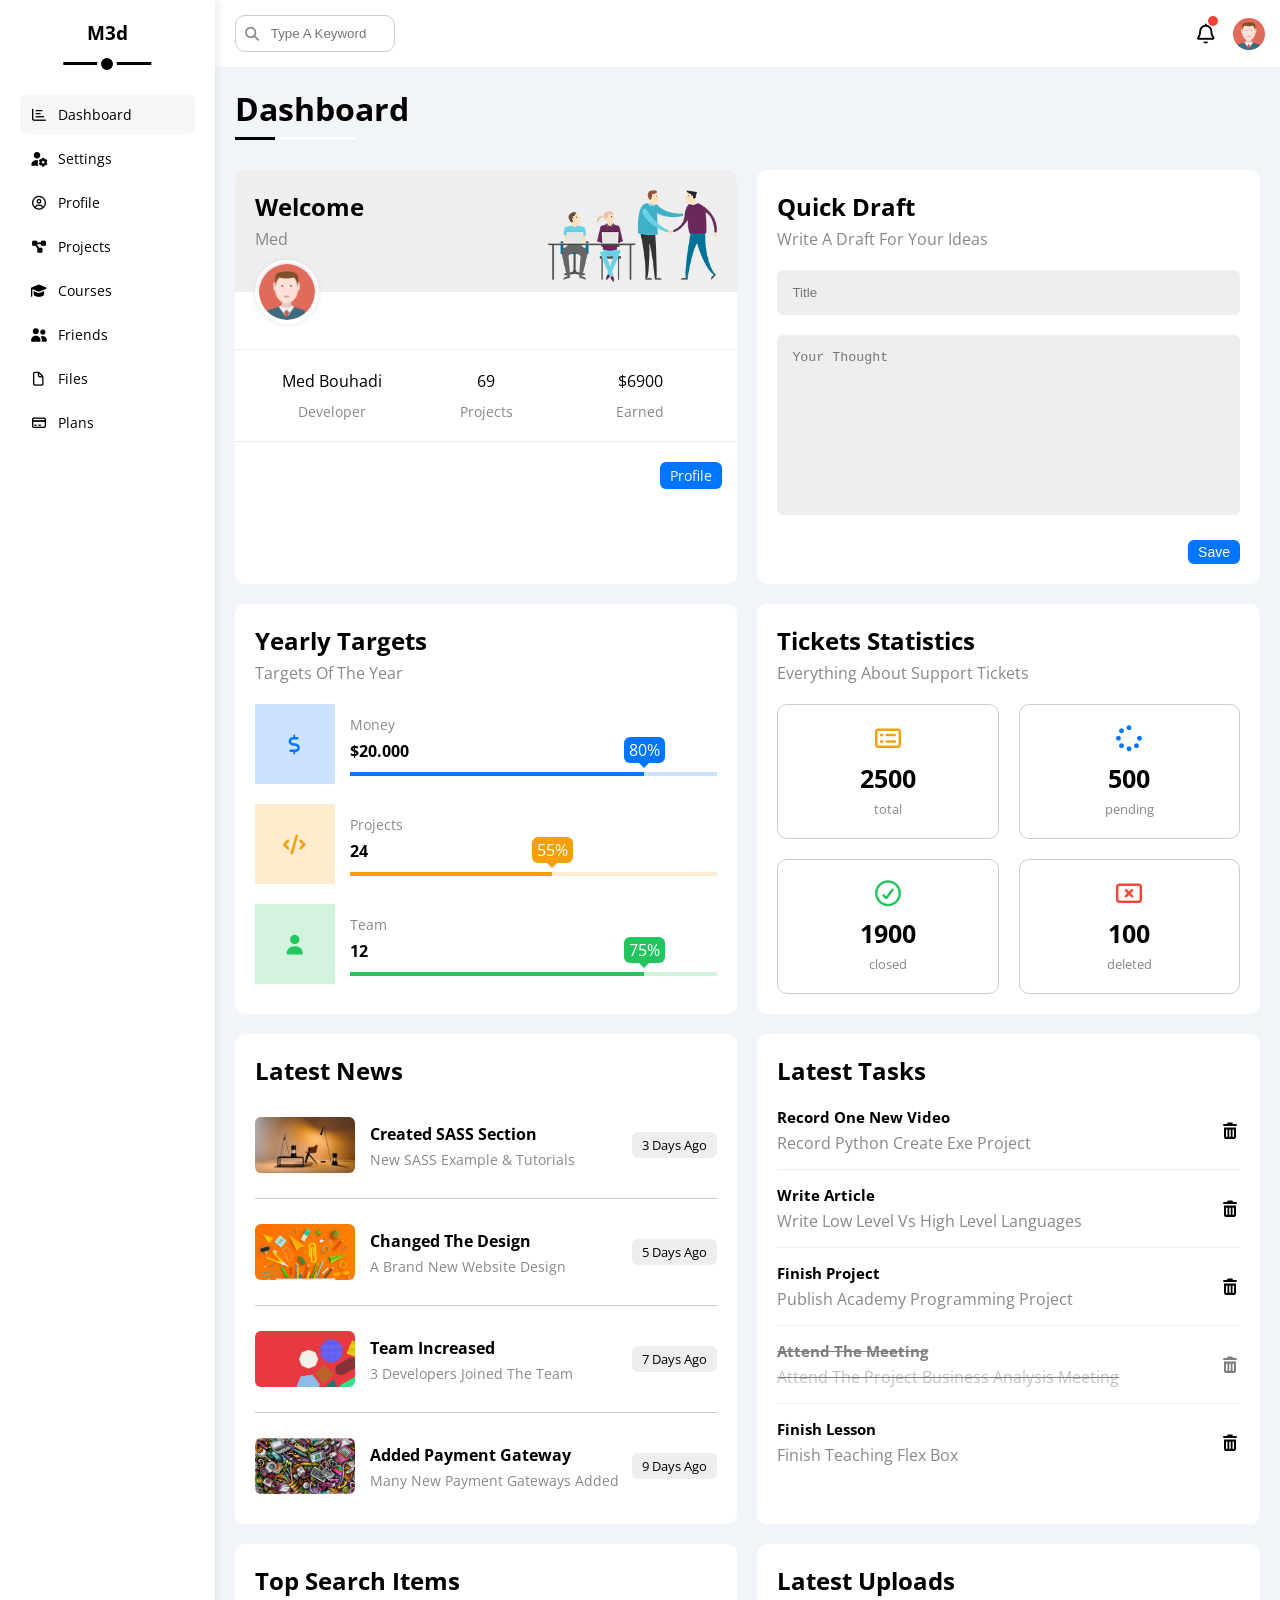
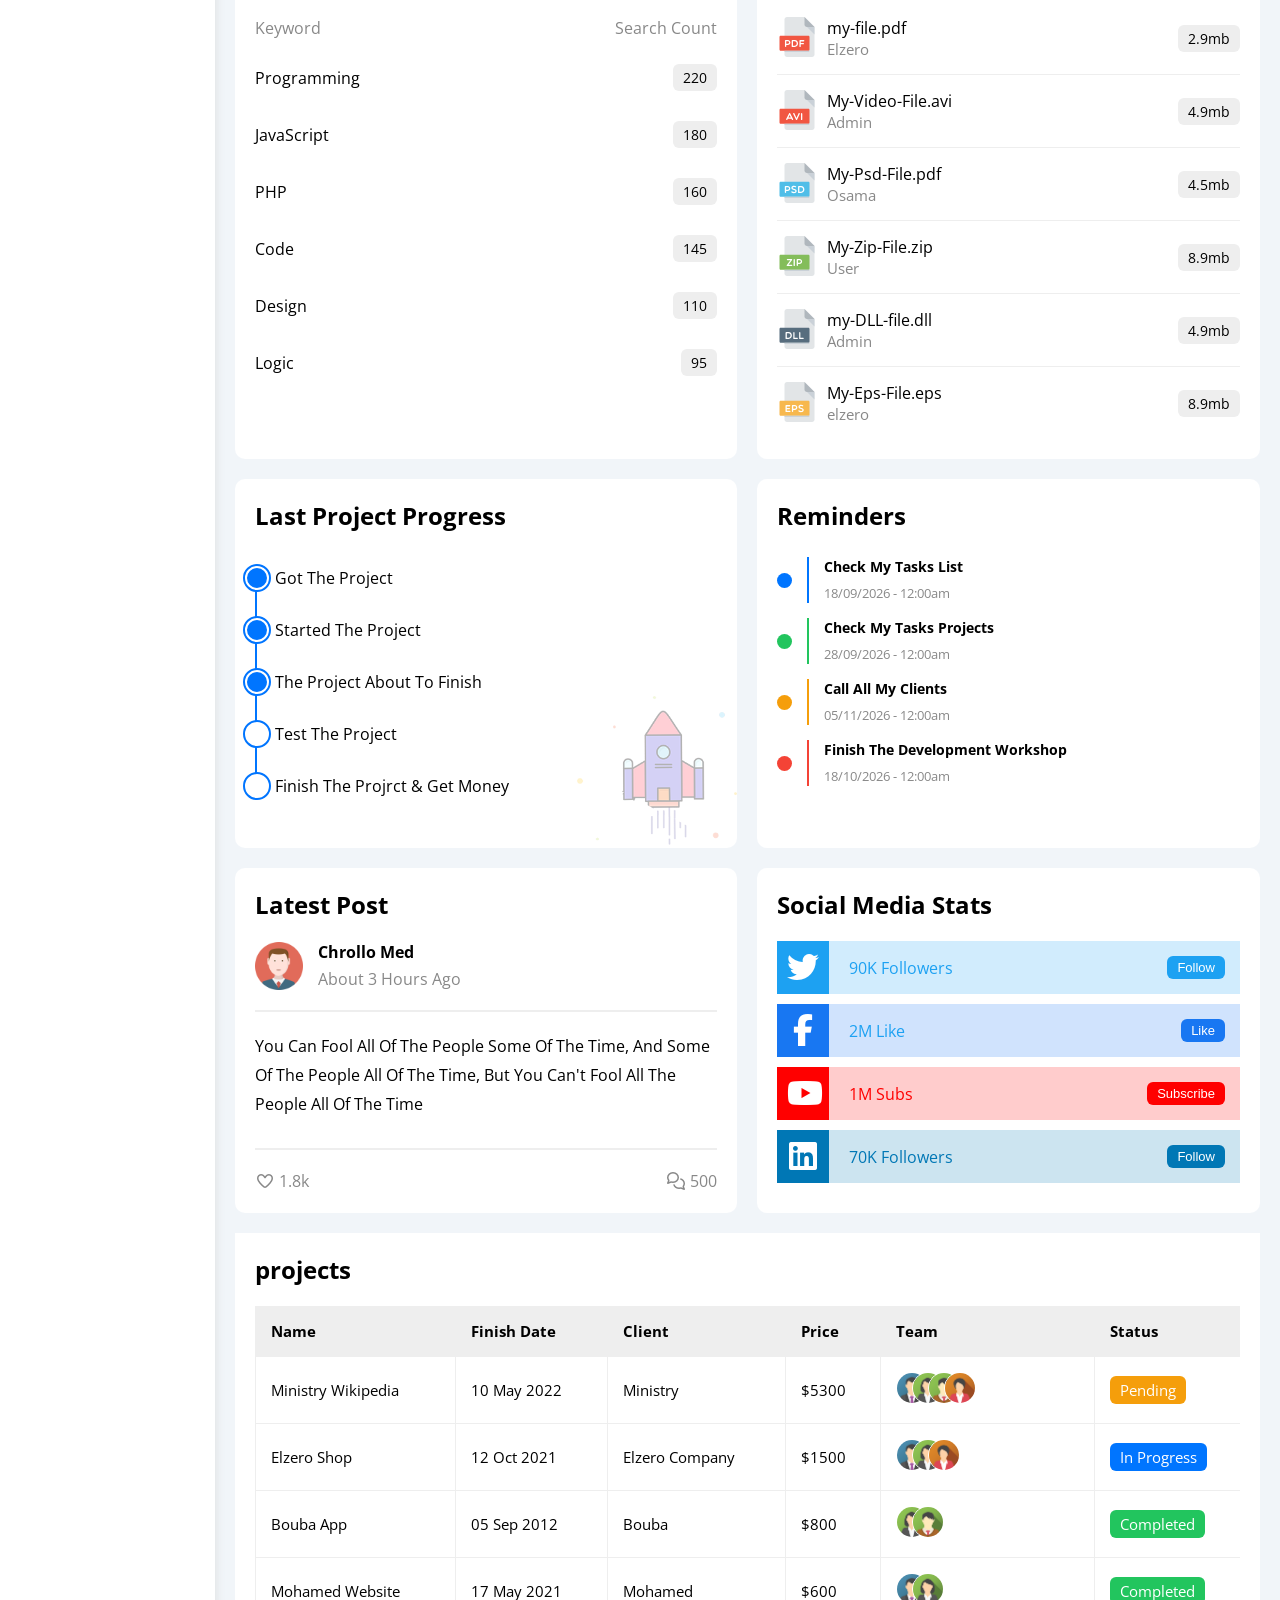
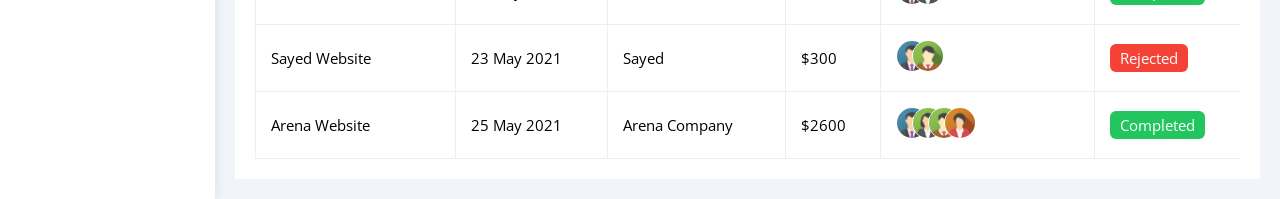
==== commit c73e4c1d: "update index.html and settings.html, remove normalize.css" ====
--- a/index.html
+++ b/index.html
@@ -5,7 +5,6 @@
     <meta charset="UTF-8">
     <meta name="viewport" content="width=device-width, initial-scale=1.0">
     <title>Dashboard | Template</title>
-    <!-- <link rel="stylesheet" href="css/normalize.css"> -->
     <link rel="stylesheet" href="css/framework.css">
     <link rel="stylesheet" href="css/main.css">
     <link rel="stylesheet" href="css/all.min.css">
--- a/css/framework.css
+++ b/css/framework.css
@@ -6,7 +6,7 @@
     --orange-color: #f59e0b;
     --green-color: #22c55e;
     --red-color: #f44336;
-    --grey-color: #888;
+    --gray-color: #888;
 }
 
 /* box styling */
@@ -80,8 +80,8 @@
     color: white;
 }
 
-.c-grey {
-    color: var(--grey-color);
+.c-gray {
+    color: var(--gray-color);
 }
 
 .c-blue {
@@ -304,6 +304,12 @@
 
 .hidden {
     overflow: hidden;
+}
+
+/* cursor */
+
+.pointer {
+    cursor: pointer;
 }
 
 /* mobile */
--- a/css/main.css
+++ b/css/main.css
@@ -4,7 +4,7 @@
     --orange-color: #f59e0b;
     --green-color: #22c55e;
     --red-color: #f44336;
-    --grey-color: #888;
+    --gray-color: #888;
     --main-transition: 0.3s;
 }
 
@@ -119,7 +119,7 @@
     font-family: var(--fa-style-family-classic);
     font-weight: 900;
     font-size: 14px;
-    color: var(--grey-color);
+    color: var(--gray-color);
     left: 15px;
     top: 50%;
     transform: translateY(-50%);
@@ -711,7 +711,7 @@
 }
 
 .gen-info input[type="text"]::placeholder {
-    color: var(--grey-color);
+    color: var(--gray-color);
 }
 
 .gen-info input[type="email"] {
@@ -719,4 +719,44 @@
     color: #bbb;
     cursor: no-drop;
     width: calc(100% - 80px);
+}
+
+/* ========== Sec ========== */
+
+.sec div label {
+    align-self: center;
+}
+
+.sec div:not(:last-of-type) {
+    border-bottom: 1px solid #bbb;
+}
+
+/* ========== Social Info ========== */
+
+.social-info div {
+    background-color: #F6F6F6;
+    border: 1px solid #d0d0d0;
+}
+
+.social-info div span {
+    border-right: 1px solid #d0d0d0;
+    order: 1;
+}
+
+.social-info div input {
+    order: 2;
+    background-color: #f6f6f6;
+}
+
+.social-info div input::placeholder {
+    color: var(--gray-color);
+}
+
+.social-info div span i {
+    opacity: 0.3;
+    transition: var(--main-transition);
+}
+
+.social-info div input:focus ~ span i {
+    opacity: 1;
 }
